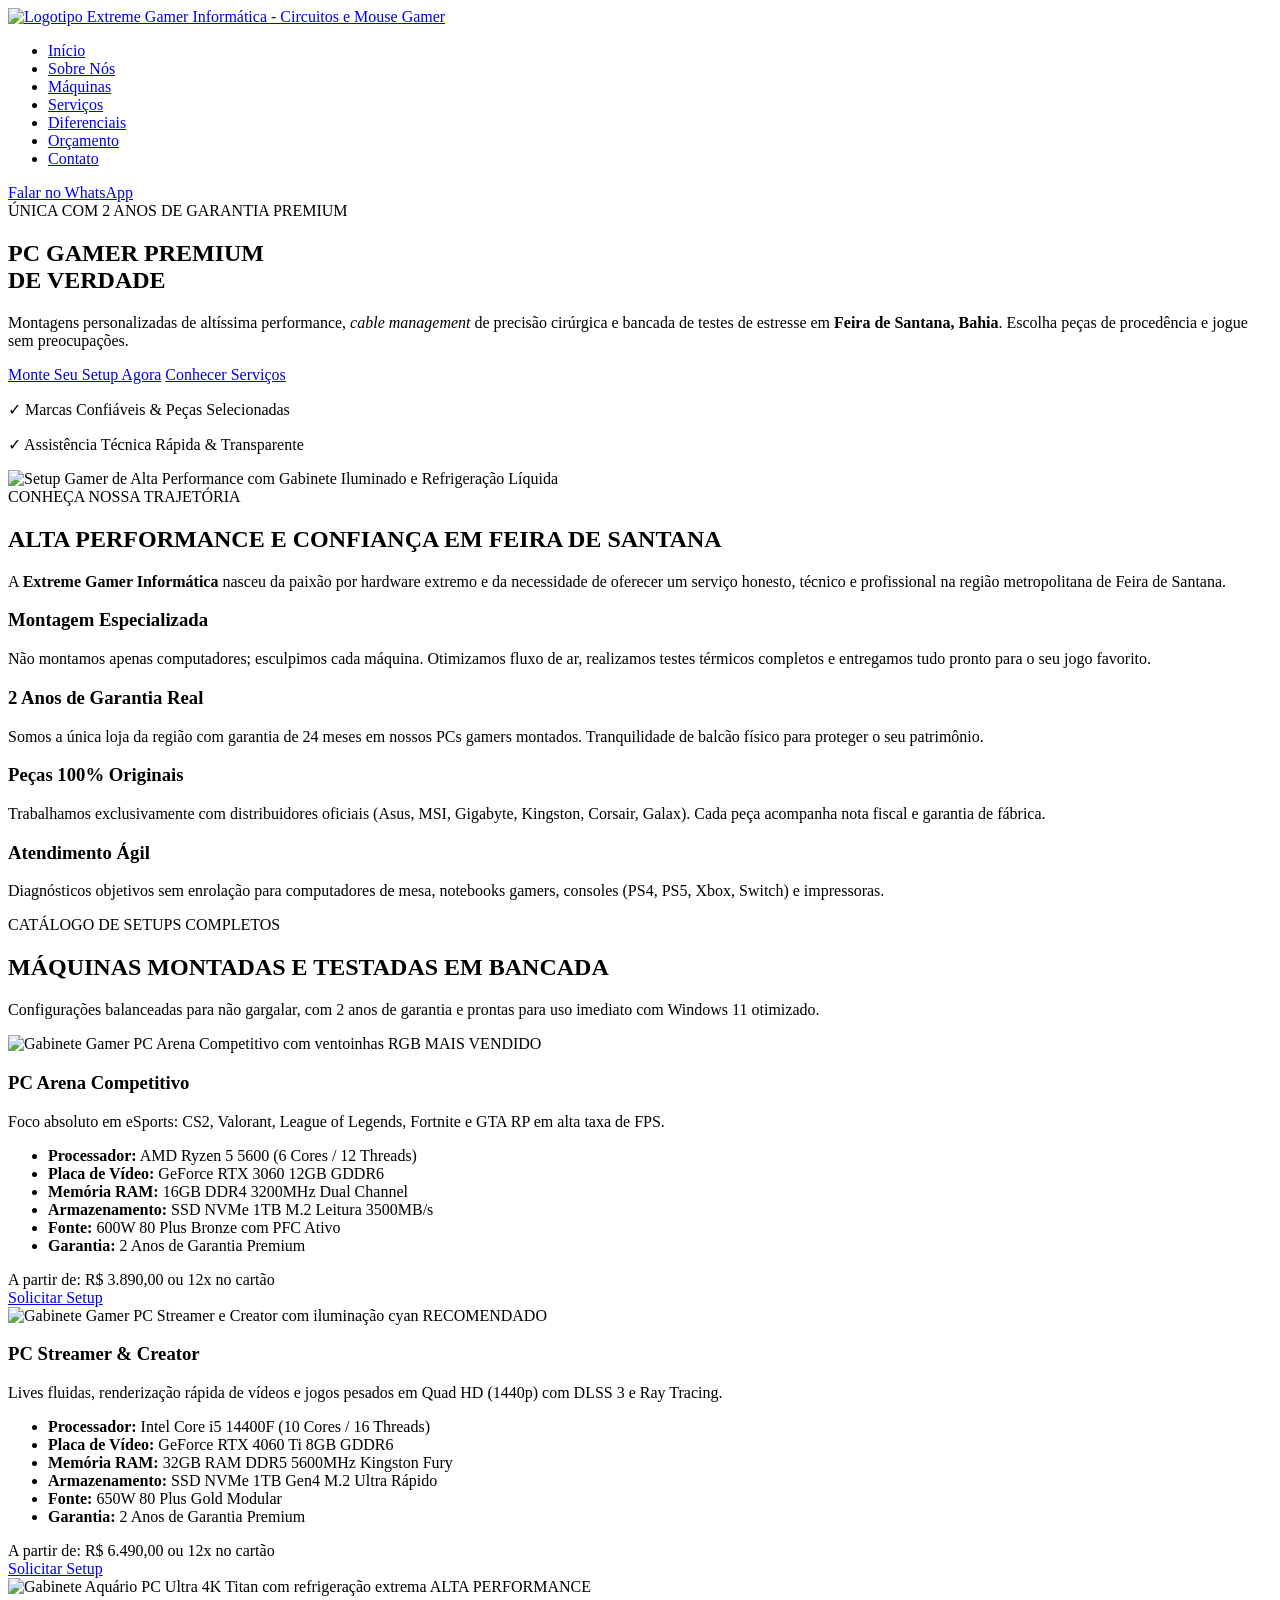
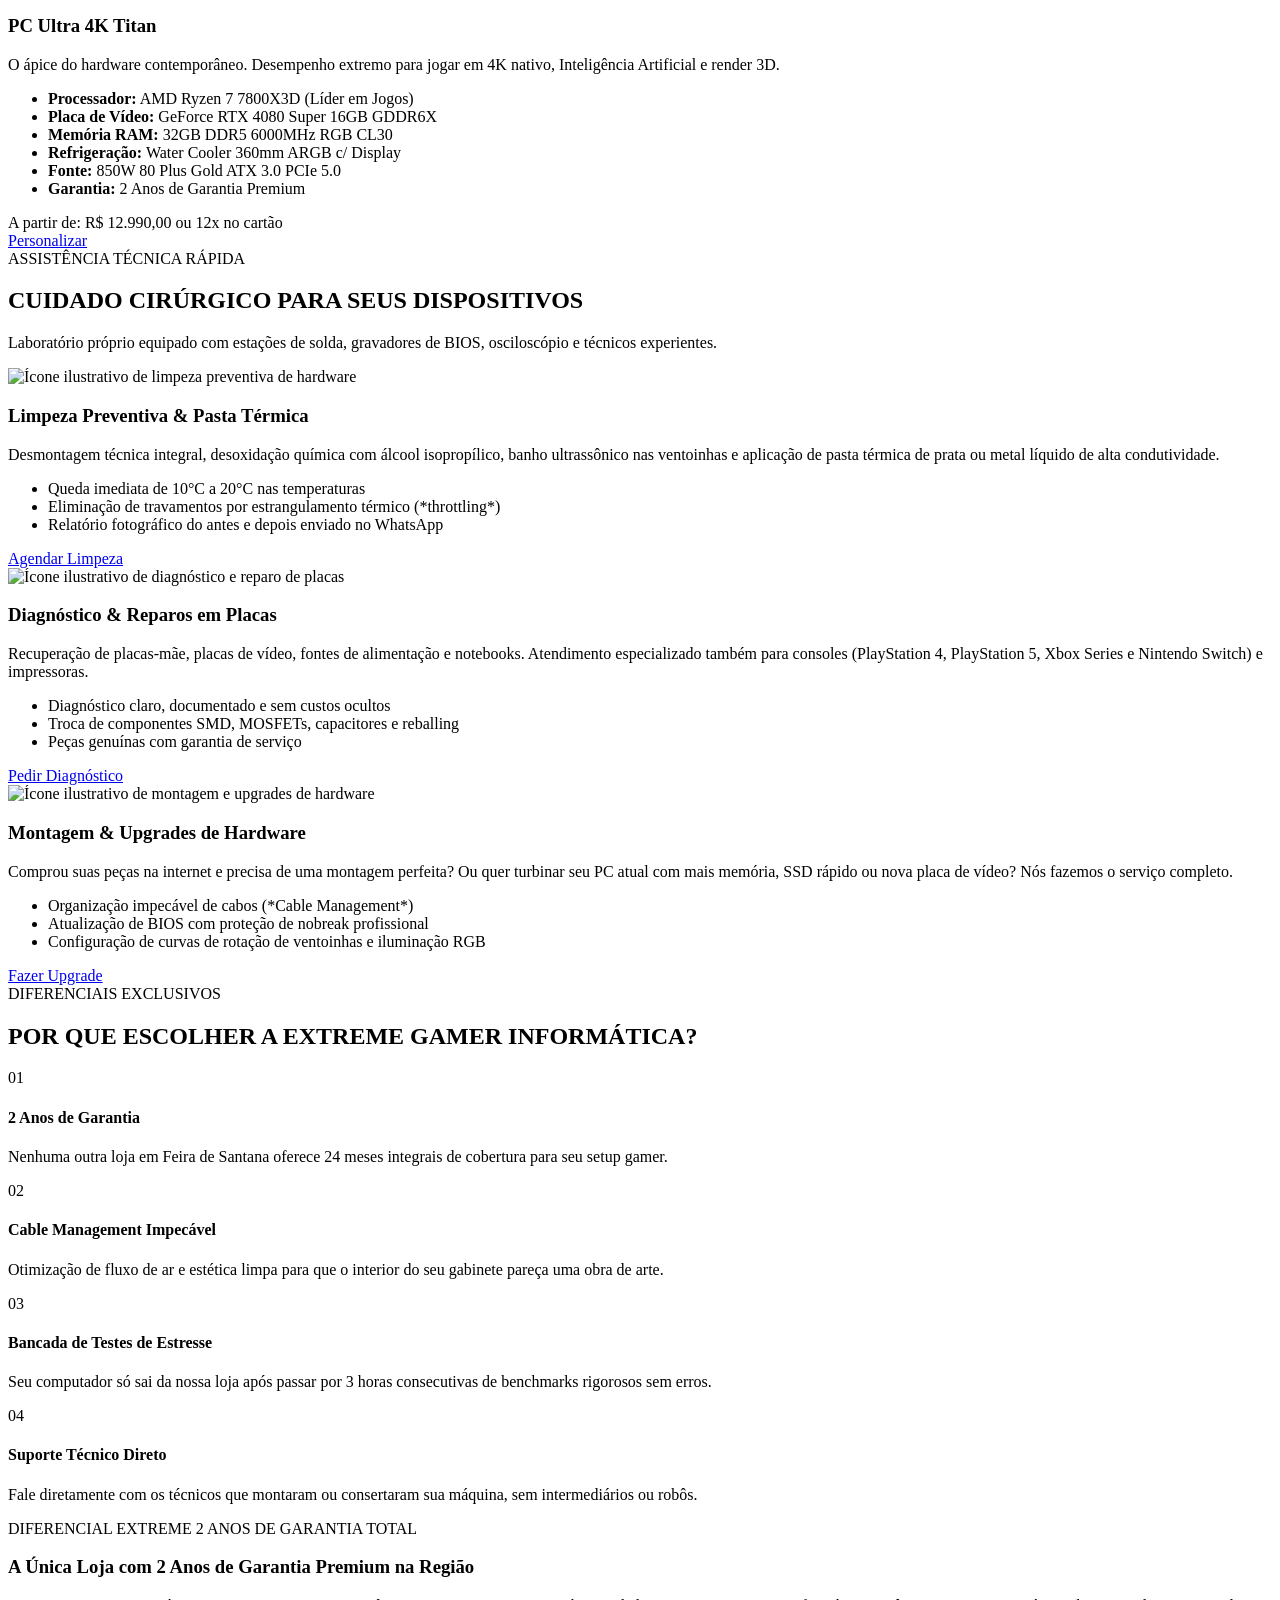
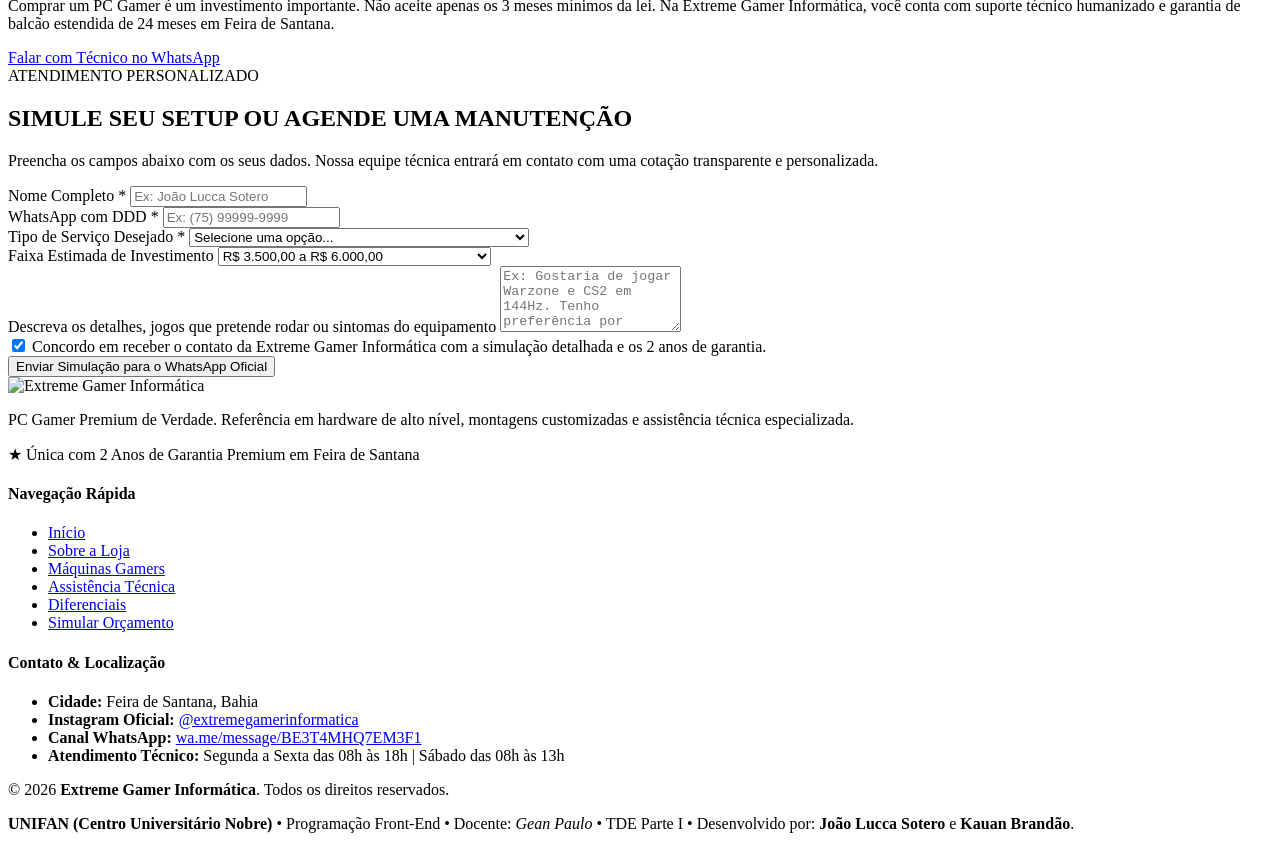
==== index.html @ 61b11b81 "feat: adiciona estrutura inicial html" ====
<!DOCTYPE html>
<html lang="pt-BR">
<head>
  <meta charset="UTF-8">
  <meta name="viewport" content="width=device-width, initial-scale=1.0">
  <meta name="description" content="Extreme Gamer Informática - PC Gamer Premium de Verdade com 2 Anos de Garantia e Assistência Técnica Especializada em Feira de Santana, Bahia.">
  <meta name="keywords" content="PC Gamer, Extreme Gamer, Informática, Assistência Técnica, Feira de Santana, Montagem de PC, Manutenção">
  <meta name="author" content="João Lucca Sotero e Kauan Brandão - UNIFAN">
  
  <title>Extreme Gamer Informática | PC Gamer Premium &amp; Assistência Técnica</title>

  <!-- Favicon -->
  <link rel="icon" type="image/svg+xml" href="img/logo.svg">

  <link rel="stylesheet" href="css/style.css">
</head>
<body>

  <!--1. HEADER E NAVEGAÇÃO PRINCIPAL -->
  <header id="topo" class="cabecalho-principal">
    <div class="container header-container">
      
      <!-- Logotipo  -->
      <a href="#inicio" class="logo-link" title="Voltar ao início da Extreme Gamer">
        <img src="img/logo.svg" alt="Logotipo Extreme Gamer Informática - Circuitos e Mouse Gamer" class="logo-img" width="220" height="58">
      </a>

      <!-- Menu de Navegação  -->
      <nav class="navegacao-menu" aria-label="Navegação principal do site">
        <ul class="menu-lista">
          <li class="menu-item"><a href="#inicio" class="menu-link ativo">Início</a></li>
          <li class="menu-item"><a href="#sobre" class="menu-link">Sobre Nós</a></li>
          <li class="menu-item"><a href="#produtos" class="menu-link">Máquinas</a></li>
          <li class="menu-item"><a href="#servicos" class="menu-link">Serviços</a></li>
          <li class="menu-item"><a href="#diferenciais" class="menu-link">Diferenciais</a></li>
          <li class="menu-item"><a href="#orcamento" class="menu-link">Orçamento</a></li>
          <li class="menu-item"><a href="#contato" class="menu-link">Contato</a></li>
        </ul>
      </nav>

      <!-- Botão de Ação Direta no Cabeçalho (WhatsApp) -->
      <div class="header-cta">
        <a href="https://wa.me/message/BE3T4MHQ7EM3F1" target="_blank" rel="noopener noreferrer" class="btn btn-whatsapp-header">
          Falar no WhatsApp
        </a>
      </div>

    </div>
  </header>

  <!-- 2. CONTEÚDO PRINCIPAL DO SITE -->
  <main id="conteudo-principal">

    <!-- ======================================================
         SEÇÃO HERO / BOAS-VINDAS (Tag Semântica <section>)
         ====================================================== -->
    <section id="inicio" class="secao-hero" aria-label="Apresentação inicial e destaques">
      <div class="container hero-container">
        
        <!-- Bloco de Texto e Chamada de Ação -->
        <div class="hero-texto">
          <span class="badge-destaque">ÚNICA COM 2 ANOS DE GARANTIA PREMIUM</span>
          <h1 class="hero-titulo">
            PC GAMER PREMIUM <br>
            <span class="destaque-laranja">DE VERDADE</span>
          </h1>
          <p class="hero-descricao">
            Montagens personalizadas de altíssima performance, <em>cable management</em> de precisão cirúrgica e bancada de testes de estresse em <strong>Feira de Santana, Bahia</strong>. Escolha peças de procedência e jogue sem preocupações.
          </p>

          <div class="hero-botoes">
            <a href="#orcamento" class="btn btn-primario">Monte Seu Setup Agora</a>
            <a href="#servicos" class="btn btn-secundario">Conhecer Serviços</a>
          </div>

          <div class="hero-selos">
            <p class="selo-item">✓ Marcas Confiáveis &amp; Peças Selecionadas</p>
            <p class="selo-item">✓ Assistência Técnica Rápida &amp; Transparente</p>
          </div>
        </div>

        <!-- Bloco Visual / Setup Gamer em Destaque -->
        <div class="hero-imagem-wrapper">
          <img src="img/hero-setup.svg" alt="Setup Gamer de Alta Performance com Gabinete Iluminado e Refrigeração Líquida" class="hero-imagem" width="560" height="460">
        </div>

      </div>
    </section>

    <!-- ======================================================
         SEÇÃO SOBRE A EMPRESA (Tag Semântica <section>)
         ====================================================== -->
    <section id="sobre" class="secao-sobre" aria-label="Sobre a Extreme Gamer Informática">
      <div class="container">
        
        <header class="secao-cabecalho">
          <span class="subtitulo-secao">CONHEÇA NOSSA TRAJETÓRIA</span>
          <h2 class="titulo-secao">ALTA PERFORMANCE E CONFIANÇA EM FEIRA DE SANTANA</h2>
          <p class="descricao-secao">
            A <strong>Extreme Gamer Informática</strong> nasceu da paixão por hardware extremo e da necessidade de oferecer um serviço honesto, técnico e profissional na região metropolitana de Feira de Santana.
          </p>
        </header>

        <!-- Grade de Pilares da Marca -->
        <div class="sobre-grid">
          
          <div class="sobre-card">
            <h3 class="sobre-card-titulo">Montagem Especializada</h3>
            <p>
              Não montamos apenas computadores; esculpimos cada máquina. Otimizamos fluxo de ar, realizamos testes térmicos completos e entregamos tudo pronto para o seu jogo favorito.
            </p>
          </div>

          <div class="sobre-card destaque-garantia">
            <h3 class="sobre-card-titulo">2 Anos de Garantia Real</h3>
            <p>
              Somos a única loja da região com garantia de 24 meses em nossos PCs gamers montados. Tranquilidade de balcão físico para proteger o seu patrimônio.
            </p>
          </div>

          <div class="sobre-card">
            <h3 class="sobre-card-titulo">Peças 100% Originais</h3>
            <p>
              Trabalhamos exclusivamente com distribuidores oficiais (Asus, MSI, Gigabyte, Kingston, Corsair, Galax). Cada peça acompanha nota fiscal e garantia de fábrica.
            </p>
          </div>

          <div class="sobre-card">
            <h3 class="sobre-card-titulo">Atendimento Ágil</h3>
            <p>
              Diagnósticos objetivos sem enrolação para computadores de mesa, notebooks gamers, consoles (PS4, PS5, Xbox, Switch) e impressoras.
            </p>
          </div>

        </div>

      </div>
    </section>

    <!-- ======================================================
         SEÇÃO PRODUTOS / MÁQUINAS 
         ====================================================== -->
    <section id="produtos" class="secao-produtos" aria-label="Nossos Computadores Gamers">
      <div class="container">
        
        <header class="secao-cabecalho">
          <span class="subtitulo-secao">CATÁLOGO DE SETUPS COMPLETOS</span>
          <h2 class="titulo-secao">MÁQUINAS MONTADAS E TESTADAS EM BANCADA</h2>
          <p class="descricao-secao">
            Configurações balanceadas para não gargalar, com 2 anos de garantia e prontas para uso imediato com Windows 11 otimizado.
          </p>
        </header>

        <div class="cards-grid">
          
          <!-- Artigo Independente 1: PC Arena  -->
          <article class="produto-card" id="pc-arena">
            <div class="produto-imagem-box">
              <img src="img/pc-arena.svg" alt="Gabinete Gamer PC Arena Competitivo com ventoinhas RGB" width="380" height="220" loading="lazy">
              <span class="badge-card">MAIS VENDIDO</span>
            </div>
            <div class="produto-conteudo">
              <h3 class="produto-nome">PC Arena Competitivo</h3>
              <p class="produto-foco">Foco absoluto em eSports: CS2, Valorant, League of Legends, Fortnite e GTA RP em alta taxa de FPS.</p>
              
              <ul class="produto-specs">
                <li><strong>Processador:</strong> AMD Ryzen 5 5600 (6 Cores / 12 Threads)</li>
                <li><strong>Placa de Vídeo:</strong> GeForce RTX 3060 12GB GDDR6</li>
                <li><strong>Memória RAM:</strong> 16GB DDR4 3200MHz Dual Channel</li>
                <li><strong>Armazenamento:</strong> SSD NVMe 1TB M.2 Leitura 3500MB/s</li>
                <li><strong>Fonte:</strong> 600W 80 Plus Bronze com PFC Ativo</li>
                <li><strong>Garantia:</strong> 2 Anos de Garantia Premium</li>
              </ul>

              <div class="produto-rodape">
                <div class="preco-box">
                  <span class="preco-rotulo">A partir de:</span>
                  <span class="preco-valor">R$ 3.890,00</span>
                  <span class="preco-parcelado">ou 12x no cartão</span>
                </div>
                <a href="#orcamento" class="btn btn-card">Solicitar Setup</a>
              </div>
            </div>
          </article>

          <!-- Artigo Independente 2: PC Streamer  -->
          <article class="produto-card destaque-borda" id="pc-streamer">
            <div class="produto-imagem-box">
              <img src="img/pc-streamer.svg" alt="Gabinete Gamer PC Streamer e Creator com iluminação cyan" width="380" height="220" loading="lazy">
              <span class="badge-card badge-ouro">RECOMENDADO</span>
            </div>
            <div class="produto-conteudo">
              <h3 class="produto-nome">PC Streamer &amp; Creator</h3>
              <p class="produto-foco">Lives fluidas, renderização rápida de vídeos e jogos pesados em Quad HD (1440p) com DLSS 3 e Ray Tracing.</p>
              
              <ul class="produto-specs">
                <li><strong>Processador:</strong> Intel Core i5 14400F (10 Cores / 16 Threads)</li>
                <li><strong>Placa de Vídeo:</strong> GeForce RTX 4060 Ti 8GB GDDR6</li>
                <li><strong>Memória RAM:</strong> 32GB RAM DDR5 5600MHz Kingston Fury</li>
                <li><strong>Armazenamento:</strong> SSD NVMe 1TB Gen4 M.2 Ultra Rápido</li>
                <li><strong>Fonte:</strong> 650W 80 Plus Gold Modular</li>
                <li><strong>Garantia:</strong> 2 Anos de Garantia Premium</li>
              </ul>

              <div class="produto-rodape">
                <div class="preco-box">
                  <span class="preco-rotulo">A partir de:</span>
                  <span class="preco-valor">R$ 6.490,00</span>
                  <span class="preco-parcelado">ou 12x no cartão</span>
                </div>
                <a href="#orcamento" class="btn btn-card btn-destaque">Solicitar Setup</a>
              </div>
            </div>
          </article>

          <!-- Artigo Independente 3: PC Titan  -->
          <article class="produto-card" id="pc-titan">
            <div class="produto-imagem-box">
              <img src="img/pc-titan.svg" alt="Gabinete Aquário PC Ultra 4K Titan com refrigeração extrema" width="380" height="220" loading="lazy">
              <span class="badge-card">ALTA PERFORMANCE</span>
            </div>
            <div class="produto-conteudo">
              <h3 class="produto-nome">PC Ultra 4K Titan</h3>
              <p class="produto-foco">O ápice do hardware contemporâneo. Desempenho extremo para jogar em 4K nativo, Inteligência Artificial e render 3D.</p>
              
              <ul class="produto-specs">
                <li><strong>Processador:</strong> AMD Ryzen 7 7800X3D (Líder em Jogos)</li>
                <li><strong>Placa de Vídeo:</strong> GeForce RTX 4080 Super 16GB GDDR6X</li>
                <li><strong>Memória RAM:</strong> 32GB DDR5 6000MHz RGB CL30</li>
                <li><strong>Refrigeração:</strong> Water Cooler 360mm ARGB c/ Display</li>
                <li><strong>Fonte:</strong> 850W 80 Plus Gold ATX 3.0 PCIe 5.0</li>
                <li><strong>Garantia:</strong> 2 Anos de Garantia Premium</li>
              </ul>

              <div class="produto-rodape">
                <div class="preco-box">
                  <span class="preco-rotulo">A partir de:</span>
                  <span class="preco-valor">R$ 12.990,00</span>
                  <span class="preco-parcelado">ou 12x no cartão</span>
                </div>
                <a href="#orcamento" class="btn btn-card">Personalizar</a>
              </div>
            </div>
          </article>

        </div>

      </div>
    </section>

    <!-- SEÇÃO SERVIÇOS TÉCNICOS -->
    <section id="servicos" class="secao-servicos" aria-label="Serviços Técnicos e Assistência Especializada">
      <div class="container">
        
        <header class="secao-cabecalho">
          <span class="subtitulo-secao">ASSISTÊNCIA TÉCNICA RÁPIDA</span>
          <h2 class="titulo-secao">CUIDADO CIRÚRGICO PARA SEUS DISPOSITIVOS</h2>
          <p class="descricao-secao">
            Laboratório próprio equipado com estações de solda, gravadores de BIOS, osciloscópio e técnicos experientes.
          </p>
        </header>

        <div class="servicos-grid">
          
          <!-- Serviço 1  -->
          <article class="servico-card">
            <div class="servico-img-box">
              <img src="img/serv-limpeza.svg" alt="Ícone ilustrativo de limpeza preventiva de hardware" width="340" height="170" loading="lazy">
            </div>
            <div class="servico-detalhes">
              <h3 class="servico-titulo">Limpeza Preventiva &amp; Pasta Térmica</h3>
              <p>
                Desmontagem técnica integral, desoxidação química com álcool isopropílico, banho ultrassônico nas ventoinhas e aplicação de pasta térmica de prata ou metal líquido de alta condutividade.
              </p>
              <ul class="servico-lista-beneficios">
                <li>Queda imediata de 10°C a 20°C nas temperaturas</li>
                <li>Eliminação de travamentos por estrangulamento térmico (*throttling*)</li>
                <li>Relatório fotográfico do antes e depois enviado no WhatsApp</li>
              </ul>
              <a href="#orcamento" class="btn btn-servico">Agendar Limpeza</a>
            </div>
          </article>

          <!-- Serviço 2  -->
          <article class="servico-card">
            <div class="servico-img-box">
              <img src="img/serv-diagnostico.svg" alt="Ícone ilustrativo de diagnóstico e reparo de placas" width="340" height="170" loading="lazy">
            </div>
            <div class="servico-detalhes">
              <h3 class="servico-titulo">Diagnóstico &amp; Reparos em Placas</h3>
              <p>
                Recuperação de placas-mãe, placas de vídeo, fontes de alimentação e notebooks. Atendimento especializado também para consoles (PlayStation 4, PlayStation 5, Xbox Series e Nintendo Switch) e impressoras.
              </p>
              <ul class="servico-lista-beneficios">
                <li>Diagnóstico claro, documentado e sem custos ocultos</li>
                <li>Troca de componentes SMD, MOSFETs, capacitores e reballing</li>
                <li>Peças genuínas com garantia de serviço</li>
              </ul>
              <a href="#orcamento" class="btn btn-servico">Pedir Diagnóstico</a>
            </div>
          </article>

          <!-- Serviço 3  -->
          <article class="servico-card">
            <div class="servico-img-box">
              <img src="img/serv-upgrade.svg" alt="Ícone ilustrativo de montagem e upgrades de hardware" width="340" height="170" loading="lazy">
            </div>
            <div class="servico-detalhes">
              <h3 class="servico-titulo">Montagem &amp; Upgrades de Hardware</h3>
              <p>
                Comprou suas peças na internet e precisa de uma montagem perfeita? Ou quer turbinar seu PC atual com mais memória, SSD rápido ou nova placa de vídeo? Nós fazemos o serviço completo.
              </p>
              <ul class="servico-lista-beneficios">
                <li>Organização impecável de cabos (*Cable Management*)</li>
                <li>Atualização de BIOS com proteção de nobreak profissional</li>
                <li>Configuração de curvas de rotação de ventoinhas e iluminação RGB</li>
              </ul>
              <a href="#orcamento" class="btn btn-servico">Fazer Upgrade</a>
            </div>
          </article>

        </div>

      </div>
    </section>

    <!--SEÇÃO DE DIFERENCIAIS DA LOJA -->
    <section id="diferenciais" class="secao-diferenciais" aria-label="Por que escolher a Extreme Gamer">
      <div class="container">
        
        <header class="secao-cabecalho">
          <span class="subtitulo-secao">DIFERENCIAIS EXCLUSIVOS</span>
          <h2 class="titulo-secao">POR QUE ESCOLHER A EXTREME GAMER INFORMÁTICA?</h2>
        </header>

        <div class="diferenciais-tabela-box">
          <div class="diferencial-item">
            <span class="diferencial-numero">01</span>
            <h4>2 Anos de Garantia</h4>
            <p>Nenhuma outra loja em Feira de Santana oferece 24 meses integrais de cobertura para seu setup gamer.</p>
          </div>

          <div class="diferencial-item">
            <span class="diferencial-numero">02</span>
            <h4>Cable Management Impecável</h4>
            <p>Otimização de fluxo de ar e estética limpa para que o interior do seu gabinete pareça uma obra de arte.</p>
          </div>

          <div class="diferencial-item">
            <span class="diferencial-numero">03</span>
            <h4>Bancada de Testes de Estresse</h4>
            <p>Seu computador só sai da nossa loja após passar por 3 horas consecutivas de benchmarks rigorosos sem erros.</p>
          </div>

          <div class="diferencial-item">
            <span class="diferencial-numero">04</span>
            <h4>Suporte Técnico Direto</h4>
            <p>Fale diretamente com os técnicos que montaram ou consertaram sua máquina, sem intermediários ou robôs.</p>
          </div>
        </div>

      </div>
    </section>

    <!-- BLOCO ASIDE: DESTAQUE COMPLEMENTAR -->
    <aside id="garantia-destaque" class="aside-garantia" aria-label="Destaque de Garantia e Atendimento Imediato">
      <div class="container aside-conteudo">
        
        <div class="aside-badge-box">
          <span class="aside-selo-texto">DIFERENCIAL EXTREME</span>
          <span class="aside-destaque-anos">2 ANOS</span>
          <span class="aside-selo-legenda">DE GARANTIA TOTAL</span>
        </div>

        <div class="aside-texto-box">
          <h3 class="aside-titulo">A Única Loja com 2 Anos de Garantia Premium na Região</h3>
          <p class="aside-paragrafo">
            Comprar um PC Gamer é um investimento importante. Não aceite apenas os 3 meses mínimos da lei. Na Extreme Gamer Informática, você conta com suporte técnico humanizado e garantia de balcão estendida de 24 meses em Feira de Santana.
          </p>
        </div>

        <div class="aside-acao">
          <a href="https://wa.me/message/BE3T4MHQ7EM3F1" target="_blank" rel="noopener noreferrer" class="btn btn-aside">
            Falar com Técnico no WhatsApp
          </a>
        </div>

      </div>
    </aside>

    <!-- 
         SEÇÃO FORMULÁRIO DE ORÇAMENTO-->
    <section id="orcamento" class="secao-orcamento" aria-label="Simulador de Orçamento e Agendamento">
      <div class="container">
        
        <header class="secao-cabecalho">
          <span class="subtitulo-secao">ATENDIMENTO PERSONALIZADO</span>
          <h2 class="titulo-secao">SIMULE SEU SETUP OU AGENDE UMA MANUTENÇÃO</h2>
          <p class="descricao-secao">
            Preencha os campos abaixo com os seus dados. Nossa equipe técnica entrará em contato com uma cotação transparente e personalizada.
          </p>
        </header>

        <!-- Formulário Funcional Semântico -->
        <div class="formulario-wrapper">
          <form id="form-orcamento" class="form-estilizado" action="https://wa.me/message/BE3T4MHQ7EM3F1" method="GET" target="_blank">
            
            <div class="form-grid">
              
              <!-- Campo: Nome Completo -->
              <div class="form-grupo">
                <label for="campo-nome" class="form-label">Nome Completo *</label>
                <input type="text" id="campo-nome" name="nome" class="form-input" placeholder="Ex: João Lucca Sotero" required autocomplete="name">
              </div>

              <!-- Campo: WhatsApp / Telefone -->
              <div class="form-grupo">
                <label for="campo-whatsapp" class="form-label">WhatsApp com DDD *</label>
                <input type="tel" id="campo-whatsapp" name="whatsapp" class="form-input" placeholder="Ex: (75) 99999-9999" required autocomplete="tel">
              </div>

              <!-- Campo: Tipo de Atendimento / Serviço  -->
              <div class="form-grupo">
                <label for="campo-servico" class="form-label">Tipo de Serviço Desejado *</label>
                <select id="campo-servico" name="servico" class="form-select" required>
                  <option value="" disabled selected>Selecione uma opção...</option>
                  <option value="pc-completo">Montagem de PC Gamer Completo (2 Anos Garantia)</option>
                  <option value="limpeza">Limpeza Preventiva &amp; Troca de Pasta Térmica</option>
                  <option value="diagnostico">Diagnóstico &amp; Conserto (PC, Notebook ou Console)</option>
                  <option value="upgrade">Upgrade de Componentes (GPU, RAM, SSD, Fonte)</option>
                  <option value="outro">Outro serviço / Dúvida técnica</option>
                </select>
              </div>

              <!-- Campo: Faixa de Orçamento Estimada -->
              <div class="form-grupo">
                <label for="campo-orcamento" class="form-label">Faixa Estimada de Investimento</label>
                <select id="campo-orcamento" name="faixa_valor" class="form-select">
                  <option value="ate-3500">Até R$ 3.500,00</option>
                  <option value="3500-6000" selected>R$ 3.500,00 a R$ 6.000,00</option>
                  <option value="6000-10000">R$ 6.000,00 a R$ 10.000,00</option>
                  <option value="acima-10000">Acima de R$ 10.000,00 (Linha Entusiasta)</option>
                  <option value="apenas-manutencao">Apenas valor da manutenção técnica</option>
                </select>
              </div>

            </div>

            <!-- Campo: Detalhes do Pedido ou Sintomas do Aparelho -->
            <div class="form-grupo full-width">
              <label for="campo-mensagem" class="form-label">Descreva os detalhes, jogos que pretende rodar ou sintomas do equipamento</label>
              <textarea id="campo-mensagem" name="mensagem" class="form-textarea" rows="4" placeholder="Ex: Gostaria de jogar Warzone e CS2 em 144Hz. Tenho preferência por gabinete aquário com iluminação branca..."></textarea>
            </div>

            <!-- Termos e Checkbox de Consentimento -->
            <div class="form-grupo-checkbox full-width">
              <label class="checkbox-label" for="campo-concordo">
                <input type="checkbox" id="campo-concordo" name="concordo" required checked>
                <span>Concordo em receber o contato da Extreme Gamer Informática com a simulação detalhada e os 2 anos de garantia.</span>
              </label>
            </div>

            <!-- Botão de Envio do Formulário -->
            <div class="form-botao-wrapper full-width">
              <button type="submit" class="btn btn-submit">
                Enviar Simulação para o WhatsApp Oficial
              </button>
            </div>

          </form>
        </div>

      </div>
    </section>

  </main>

  <!-- 3. RODAPÉ INSTITUCIONAL  -->
  <footer id="contato" class="rodape-principal">
    <div class="container">
      
      <div class="rodape-grid">
        
        <!-- Coluna 1: Dados Institucionais da Loja -->
        <div class="rodape-coluna">
          <img src="img/logo.svg" alt="Extreme Gamer Informática" class="rodape-logo" width="200" height="52">
          <p class="rodape-slogan">
            PC Gamer Premium de Verdade. Referência em hardware de alto nível, montagens customizadas e assistência técnica especializada.
          </p>
          <p class="rodape-garantia-badge">
            ★ Única com 2 Anos de Garantia Premium em Feira de Santana
          </p>
        </div>

        <!-- Coluna 2: Links Rápidos de Navegação -->
        <div class="rodape-coluna">
          <h4 class="rodape-titulo">Navegação Rápida</h4>
          <ul class="rodape-links">
            <li><a href="#inicio">Início</a></li>
            <li><a href="#sobre">Sobre a Loja</a></li>
            <li><a href="#produtos">Máquinas Gamers</a></li>
            <li><a href="#servicos">Assistência Técnica</a></li>
            <li><a href="#diferenciais">Diferenciais</a></li>
            <li><a href="#orcamento">Simular Orçamento</a></li>
          </ul>
        </div>

        <!-- Coluna 3: Informações de Contato e Redes Oficiais -->
        <div class="rodape-coluna">
          <h4 class="rodape-titulo">Contato &amp; Localização</h4>
          <ul class="rodape-contatos">
            <li><strong>Cidade:</strong> Feira de Santana, Bahia</li>
            <li><strong>Instagram Oficial:</strong> <a href="https://www.instagram.com/extremegamerinformatica/" target="_blank" rel="noopener noreferrer">@extremegamerinformatica</a></li>
            <li><strong>Canal WhatsApp:</strong> <a href="https://wa.me/message/BE3T4MHQ7EM3F1" target="_blank" rel="noopener noreferrer">wa.me/message/BE3T4MHQ7EM3F1</a></li>
            <li><strong>Atendimento Técnico:</strong> Segunda a Sexta das 08h às 18h | Sábado das 08h às 13h</li>
          </ul>
        </div>

      </div>

      <!-- Linha Divisória e Créditos Acadêmicos Obrigatórios -->
      <div class="rodape-creditos">
        <p class="direitos">
          &copy; 2026 <strong>Extreme Gamer Informática</strong>. Todos os direitos reservados.
        </p>
        <p class="projeto-academico">
          <strong>UNIFAN (Centro Universitário Nobre)</strong> • Programação Front-End • Docente: <em>Gean Paulo</em> • TDE Parte I • Desenvolvido por: <strong>João Lucca Sotero</strong> e <strong>Kauan Brandão</strong>.
        </p>
      </div>

    </div>
  </footer>

</body>
</html>
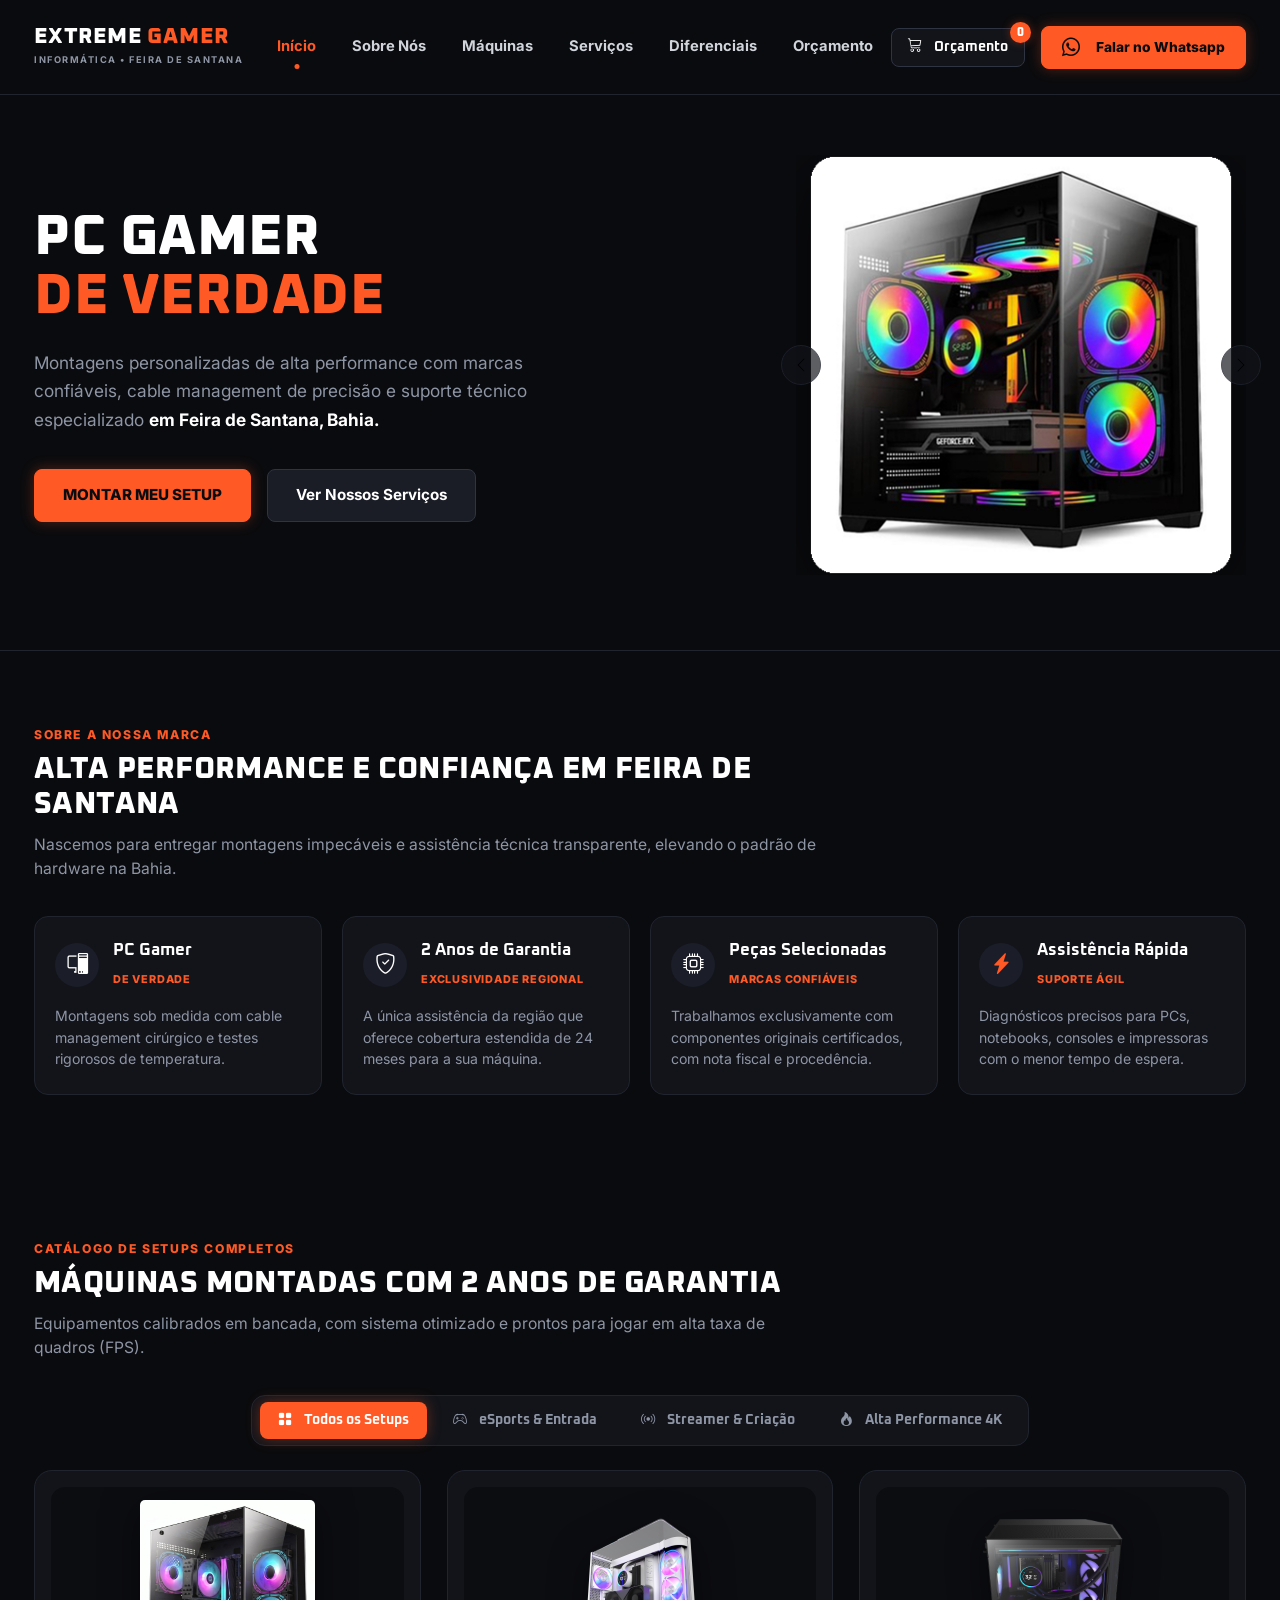
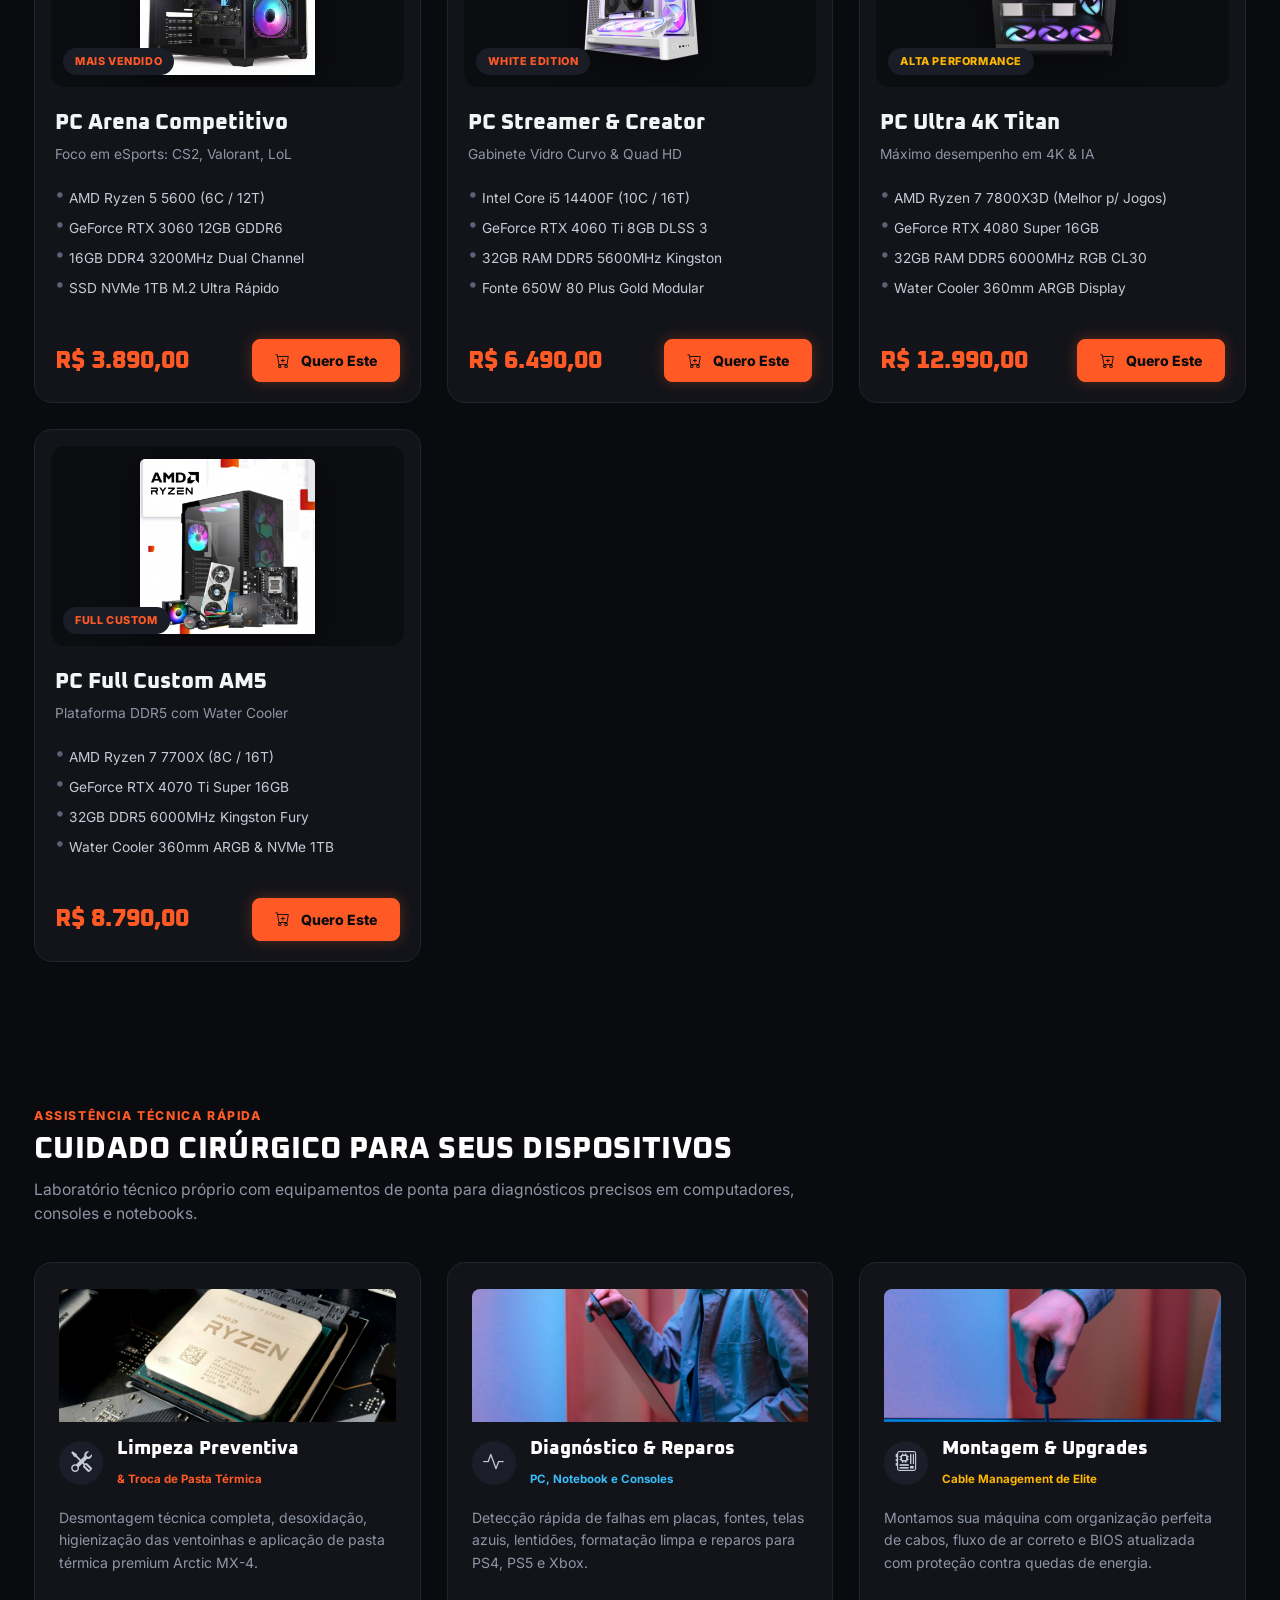
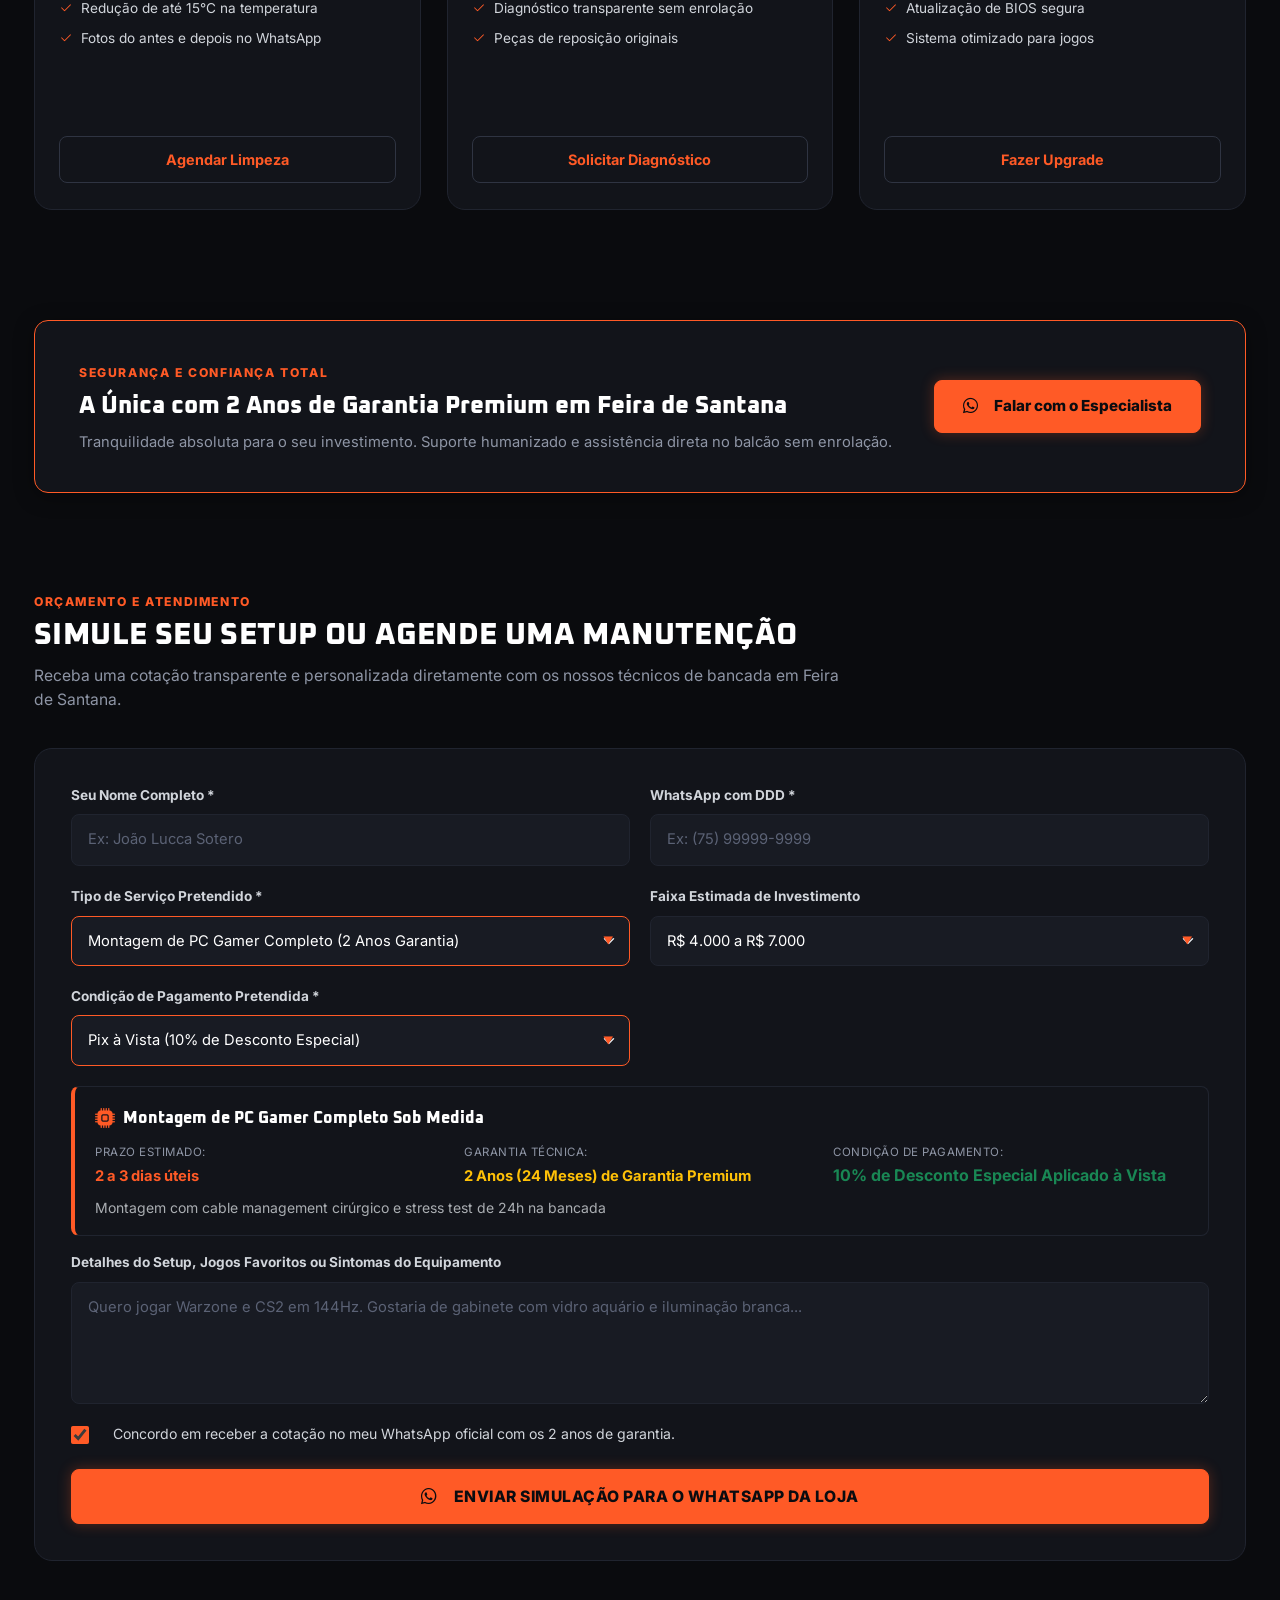
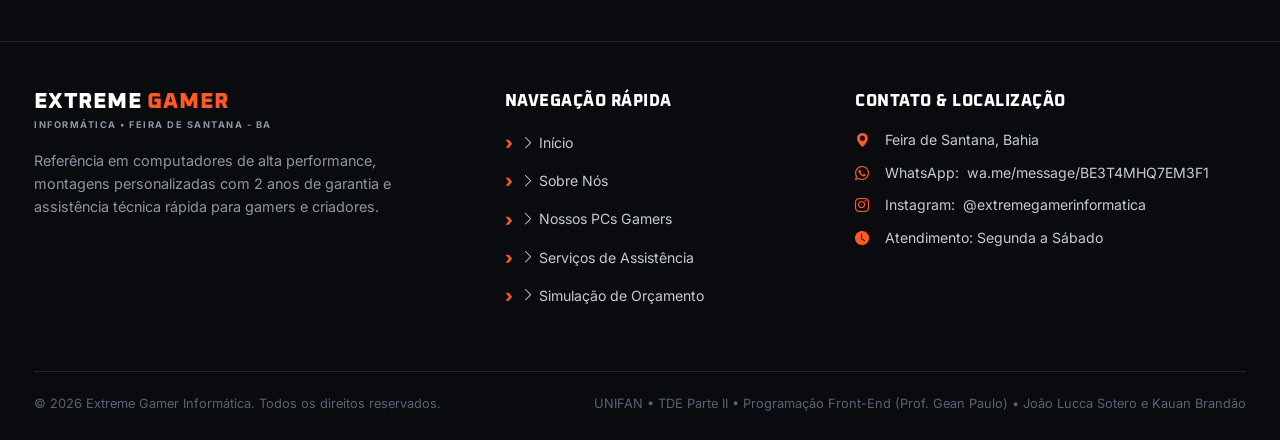
==== commit da1afa6f: "feat: implementacao completa tde parte ii com javascript interativo e localstorage" ====
--- a/index.html
+++ b/index.html
@@ -2,534 +2,15 @@
 <html lang="pt-BR">
 <head>
   <meta charset="UTF-8">
-  <meta name="viewport" content="width=device-width, initial-scale=1.0">
-  <meta name="description" content="Extreme Gamer Informática - PC Gamer Premium de Verdade com 2 Anos de Garantia e Assistência Técnica Especializada em Feira de Santana, Bahia.">
-  <meta name="keywords" content="PC Gamer, Extreme Gamer, Informática, Assistência Técnica, Feira de Santana, Montagem de PC, Manutenção">
-  <meta name="author" content="João Lucca Sotero e Kauan Brandão - UNIFAN">
-  
-  <title>Extreme Gamer Informática | PC Gamer Premium &amp; Assistência Técnica</title>
-
-  <!-- Favicon -->
-  <link rel="icon" type="image/svg+xml" href="img/logo.svg">
-
-  <link rel="stylesheet" href="css/style.css">
+  <meta http-equiv="refresh" content="0; url=frontend/index.html">
+  <title>Extreme Gamer Informática | UNIFAN</title>
+  <script>
+    window.location.replace("frontend/index.html");
+  </script>
 </head>
-<body>
-
-  <!--1. HEADER E NAVEGAÇÃO PRINCIPAL -->
-  <header id="topo" class="cabecalho-principal">
-    <div class="container header-container">
-      
-      <!-- Logotipo  -->
-      <a href="#inicio" class="logo-link" title="Voltar ao início da Extreme Gamer">
-        <img src="img/logo.svg" alt="Logotipo Extreme Gamer Informática - Circuitos e Mouse Gamer" class="logo-img" width="220" height="58">
-      </a>
-
-      <!-- Menu de Navegação  -->
-      <nav class="navegacao-menu" aria-label="Navegação principal do site">
-        <ul class="menu-lista">
-          <li class="menu-item"><a href="#inicio" class="menu-link ativo">Início</a></li>
-          <li class="menu-item"><a href="#sobre" class="menu-link">Sobre Nós</a></li>
-          <li class="menu-item"><a href="#produtos" class="menu-link">Máquinas</a></li>
-          <li class="menu-item"><a href="#servicos" class="menu-link">Serviços</a></li>
-          <li class="menu-item"><a href="#diferenciais" class="menu-link">Diferenciais</a></li>
-          <li class="menu-item"><a href="#orcamento" class="menu-link">Orçamento</a></li>
-          <li class="menu-item"><a href="#contato" class="menu-link">Contato</a></li>
-        </ul>
-      </nav>
-
-      <!-- Botão de Ação Direta no Cabeçalho (WhatsApp) -->
-      <div class="header-cta">
-        <a href="https://wa.me/message/BE3T4MHQ7EM3F1" target="_blank" rel="noopener noreferrer" class="btn btn-whatsapp-header">
-          Falar no WhatsApp
-        </a>
-      </div>
-
-    </div>
-  </header>
-
-  <!-- 2. CONTEÚDO PRINCIPAL DO SITE -->
-  <main id="conteudo-principal">
-
-    <!-- ======================================================
-         SEÇÃO HERO / BOAS-VINDAS (Tag Semântica <section>)
-         ====================================================== -->
-    <section id="inicio" class="secao-hero" aria-label="Apresentação inicial e destaques">
-      <div class="container hero-container">
-        
-        <!-- Bloco de Texto e Chamada de Ação -->
-        <div class="hero-texto">
-          <span class="badge-destaque">ÚNICA COM 2 ANOS DE GARANTIA PREMIUM</span>
-          <h1 class="hero-titulo">
-            PC GAMER PREMIUM <br>
-            <span class="destaque-laranja">DE VERDADE</span>
-          </h1>
-          <p class="hero-descricao">
-            Montagens personalizadas de altíssima performance, <em>cable management</em> de precisão cirúrgica e bancada de testes de estresse em <strong>Feira de Santana, Bahia</strong>. Escolha peças de procedência e jogue sem preocupações.
-          </p>
-
-          <div class="hero-botoes">
-            <a href="#orcamento" class="btn btn-primario">Monte Seu Setup Agora</a>
-            <a href="#servicos" class="btn btn-secundario">Conhecer Serviços</a>
-          </div>
-
-          <div class="hero-selos">
-            <p class="selo-item">✓ Marcas Confiáveis &amp; Peças Selecionadas</p>
-            <p class="selo-item">✓ Assistência Técnica Rápida &amp; Transparente</p>
-          </div>
-        </div>
-
-        <!-- Bloco Visual / Setup Gamer em Destaque -->
-        <div class="hero-imagem-wrapper">
-          <img src="img/hero-setup.svg" alt="Setup Gamer de Alta Performance com Gabinete Iluminado e Refrigeração Líquida" class="hero-imagem" width="560" height="460">
-        </div>
-
-      </div>
-    </section>
-
-    <!-- ======================================================
-         SEÇÃO SOBRE A EMPRESA (Tag Semântica <section>)
-         ====================================================== -->
-    <section id="sobre" class="secao-sobre" aria-label="Sobre a Extreme Gamer Informática">
-      <div class="container">
-        
-        <header class="secao-cabecalho">
-          <span class="subtitulo-secao">CONHEÇA NOSSA TRAJETÓRIA</span>
-          <h2 class="titulo-secao">ALTA PERFORMANCE E CONFIANÇA EM FEIRA DE SANTANA</h2>
-          <p class="descricao-secao">
-            A <strong>Extreme Gamer Informática</strong> nasceu da paixão por hardware extremo e da necessidade de oferecer um serviço honesto, técnico e profissional na região metropolitana de Feira de Santana.
-          </p>
-        </header>
-
-        <!-- Grade de Pilares da Marca -->
-        <div class="sobre-grid">
-          
-          <div class="sobre-card">
-            <h3 class="sobre-card-titulo">Montagem Especializada</h3>
-            <p>
-              Não montamos apenas computadores; esculpimos cada máquina. Otimizamos fluxo de ar, realizamos testes térmicos completos e entregamos tudo pronto para o seu jogo favorito.
-            </p>
-          </div>
-
-          <div class="sobre-card destaque-garantia">
-            <h3 class="sobre-card-titulo">2 Anos de Garantia Real</h3>
-            <p>
-              Somos a única loja da região com garantia de 24 meses em nossos PCs gamers montados. Tranquilidade de balcão físico para proteger o seu patrimônio.
-            </p>
-          </div>
-
-          <div class="sobre-card">
-            <h3 class="sobre-card-titulo">Peças 100% Originais</h3>
-            <p>
-              Trabalhamos exclusivamente com distribuidores oficiais (Asus, MSI, Gigabyte, Kingston, Corsair, Galax). Cada peça acompanha nota fiscal e garantia de fábrica.
-            </p>
-          </div>
-
-          <div class="sobre-card">
-            <h3 class="sobre-card-titulo">Atendimento Ágil</h3>
-            <p>
-              Diagnósticos objetivos sem enrolação para computadores de mesa, notebooks gamers, consoles (PS4, PS5, Xbox, Switch) e impressoras.
-            </p>
-          </div>
-
-        </div>
-
-      </div>
-    </section>
-
-    <!-- ======================================================
-         SEÇÃO PRODUTOS / MÁQUINAS 
-         ====================================================== -->
-    <section id="produtos" class="secao-produtos" aria-label="Nossos Computadores Gamers">
-      <div class="container">
-        
-        <header class="secao-cabecalho">
-          <span class="subtitulo-secao">CATÁLOGO DE SETUPS COMPLETOS</span>
-          <h2 class="titulo-secao">MÁQUINAS MONTADAS E TESTADAS EM BANCADA</h2>
-          <p class="descricao-secao">
-            Configurações balanceadas para não gargalar, com 2 anos de garantia e prontas para uso imediato com Windows 11 otimizado.
-          </p>
-        </header>
-
-        <div class="cards-grid">
-          
-          <!-- Artigo Independente 1: PC Arena  -->
-          <article class="produto-card" id="pc-arena">
-            <div class="produto-imagem-box">
-              <img src="img/pc-arena.svg" alt="Gabinete Gamer PC Arena Competitivo com ventoinhas RGB" width="380" height="220" loading="lazy">
-              <span class="badge-card">MAIS VENDIDO</span>
-            </div>
-            <div class="produto-conteudo">
-              <h3 class="produto-nome">PC Arena Competitivo</h3>
-              <p class="produto-foco">Foco absoluto em eSports: CS2, Valorant, League of Legends, Fortnite e GTA RP em alta taxa de FPS.</p>
-              
-              <ul class="produto-specs">
-                <li><strong>Processador:</strong> AMD Ryzen 5 5600 (6 Cores / 12 Threads)</li>
-                <li><strong>Placa de Vídeo:</strong> GeForce RTX 3060 12GB GDDR6</li>
-                <li><strong>Memória RAM:</strong> 16GB DDR4 3200MHz Dual Channel</li>
-                <li><strong>Armazenamento:</strong> SSD NVMe 1TB M.2 Leitura 3500MB/s</li>
-                <li><strong>Fonte:</strong> 600W 80 Plus Bronze com PFC Ativo</li>
-                <li><strong>Garantia:</strong> 2 Anos de Garantia Premium</li>
-              </ul>
-
-              <div class="produto-rodape">
-                <div class="preco-box">
-                  <span class="preco-rotulo">A partir de:</span>
-                  <span class="preco-valor">R$ 3.890,00</span>
-                  <span class="preco-parcelado">ou 12x no cartão</span>
-                </div>
-                <a href="#orcamento" class="btn btn-card">Solicitar Setup</a>
-              </div>
-            </div>
-          </article>
-
-          <!-- Artigo Independente 2: PC Streamer  -->
-          <article class="produto-card destaque-borda" id="pc-streamer">
-            <div class="produto-imagem-box">
-              <img src="img/pc-streamer.svg" alt="Gabinete Gamer PC Streamer e Creator com iluminação cyan" width="380" height="220" loading="lazy">
-              <span class="badge-card badge-ouro">RECOMENDADO</span>
-            </div>
-            <div class="produto-conteudo">
-              <h3 class="produto-nome">PC Streamer &amp; Creator</h3>
-              <p class="produto-foco">Lives fluidas, renderização rápida de vídeos e jogos pesados em Quad HD (1440p) com DLSS 3 e Ray Tracing.</p>
-              
-              <ul class="produto-specs">
-                <li><strong>Processador:</strong> Intel Core i5 14400F (10 Cores / 16 Threads)</li>
-                <li><strong>Placa de Vídeo:</strong> GeForce RTX 4060 Ti 8GB GDDR6</li>
-                <li><strong>Memória RAM:</strong> 32GB RAM DDR5 5600MHz Kingston Fury</li>
-                <li><strong>Armazenamento:</strong> SSD NVMe 1TB Gen4 M.2 Ultra Rápido</li>
-                <li><strong>Fonte:</strong> 650W 80 Plus Gold Modular</li>
-                <li><strong>Garantia:</strong> 2 Anos de Garantia Premium</li>
-              </ul>
-
-              <div class="produto-rodape">
-                <div class="preco-box">
-                  <span class="preco-rotulo">A partir de:</span>
-                  <span class="preco-valor">R$ 6.490,00</span>
-                  <span class="preco-parcelado">ou 12x no cartão</span>
-                </div>
-                <a href="#orcamento" class="btn btn-card btn-destaque">Solicitar Setup</a>
-              </div>
-            </div>
-          </article>
-
-          <!-- Artigo Independente 3: PC Titan  -->
-          <article class="produto-card" id="pc-titan">
-            <div class="produto-imagem-box">
-              <img src="img/pc-titan.svg" alt="Gabinete Aquário PC Ultra 4K Titan com refrigeração extrema" width="380" height="220" loading="lazy">
-              <span class="badge-card">ALTA PERFORMANCE</span>
-            </div>
-            <div class="produto-conteudo">
-              <h3 class="produto-nome">PC Ultra 4K Titan</h3>
-              <p class="produto-foco">O ápice do hardware contemporâneo. Desempenho extremo para jogar em 4K nativo, Inteligência Artificial e render 3D.</p>
-              
-              <ul class="produto-specs">
-                <li><strong>Processador:</strong> AMD Ryzen 7 7800X3D (Líder em Jogos)</li>
-                <li><strong>Placa de Vídeo:</strong> GeForce RTX 4080 Super 16GB GDDR6X</li>
-                <li><strong>Memória RAM:</strong> 32GB DDR5 6000MHz RGB CL30</li>
-                <li><strong>Refrigeração:</strong> Water Cooler 360mm ARGB c/ Display</li>
-                <li><strong>Fonte:</strong> 850W 80 Plus Gold ATX 3.0 PCIe 5.0</li>
-                <li><strong>Garantia:</strong> 2 Anos de Garantia Premium</li>
-              </ul>
-
-              <div class="produto-rodape">
-                <div class="preco-box">
-                  <span class="preco-rotulo">A partir de:</span>
-                  <span class="preco-valor">R$ 12.990,00</span>
-                  <span class="preco-parcelado">ou 12x no cartão</span>
-                </div>
-                <a href="#orcamento" class="btn btn-card">Personalizar</a>
-              </div>
-            </div>
-          </article>
-
-        </div>
-
-      </div>
-    </section>
-
-    <!-- SEÇÃO SERVIÇOS TÉCNICOS -->
-    <section id="servicos" class="secao-servicos" aria-label="Serviços Técnicos e Assistência Especializada">
-      <div class="container">
-        
-        <header class="secao-cabecalho">
-          <span class="subtitulo-secao">ASSISTÊNCIA TÉCNICA RÁPIDA</span>
-          <h2 class="titulo-secao">CUIDADO CIRÚRGICO PARA SEUS DISPOSITIVOS</h2>
-          <p class="descricao-secao">
-            Laboratório próprio equipado com estações de solda, gravadores de BIOS, osciloscópio e técnicos experientes.
-          </p>
-        </header>
-
-        <div class="servicos-grid">
-          
-          <!-- Serviço 1  -->
-          <article class="servico-card">
-            <div class="servico-img-box">
-              <img src="img/serv-limpeza.svg" alt="Ícone ilustrativo de limpeza preventiva de hardware" width="340" height="170" loading="lazy">
-            </div>
-            <div class="servico-detalhes">
-              <h3 class="servico-titulo">Limpeza Preventiva &amp; Pasta Térmica</h3>
-              <p>
-                Desmontagem técnica integral, desoxidação química com álcool isopropílico, banho ultrassônico nas ventoinhas e aplicação de pasta térmica de prata ou metal líquido de alta condutividade.
-              </p>
-              <ul class="servico-lista-beneficios">
-                <li>Queda imediata de 10°C a 20°C nas temperaturas</li>
-                <li>Eliminação de travamentos por estrangulamento térmico (*throttling*)</li>
-                <li>Relatório fotográfico do antes e depois enviado no WhatsApp</li>
-              </ul>
-              <a href="#orcamento" class="btn btn-servico">Agendar Limpeza</a>
-            </div>
-          </article>
-
-          <!-- Serviço 2  -->
-          <article class="servico-card">
-            <div class="servico-img-box">
-              <img src="img/serv-diagnostico.svg" alt="Ícone ilustrativo de diagnóstico e reparo de placas" width="340" height="170" loading="lazy">
-            </div>
-            <div class="servico-detalhes">
-              <h3 class="servico-titulo">Diagnóstico &amp; Reparos em Placas</h3>
-              <p>
-                Recuperação de placas-mãe, placas de vídeo, fontes de alimentação e notebooks. Atendimento especializado também para consoles (PlayStation 4, PlayStation 5, Xbox Series e Nintendo Switch) e impressoras.
-              </p>
-              <ul class="servico-lista-beneficios">
-                <li>Diagnóstico claro, documentado e sem custos ocultos</li>
-                <li>Troca de componentes SMD, MOSFETs, capacitores e reballing</li>
-                <li>Peças genuínas com garantia de serviço</li>
-              </ul>
-              <a href="#orcamento" class="btn btn-servico">Pedir Diagnóstico</a>
-            </div>
-          </article>
-
-          <!-- Serviço 3  -->
-          <article class="servico-card">
-            <div class="servico-img-box">
-              <img src="img/serv-upgrade.svg" alt="Ícone ilustrativo de montagem e upgrades de hardware" width="340" height="170" loading="lazy">
-            </div>
-            <div class="servico-detalhes">
-              <h3 class="servico-titulo">Montagem &amp; Upgrades de Hardware</h3>
-              <p>
-                Comprou suas peças na internet e precisa de uma montagem perfeita? Ou quer turbinar seu PC atual com mais memória, SSD rápido ou nova placa de vídeo? Nós fazemos o serviço completo.
-              </p>
-              <ul class="servico-lista-beneficios">
-                <li>Organização impecável de cabos (*Cable Management*)</li>
-                <li>Atualização de BIOS com proteção de nobreak profissional</li>
-                <li>Configuração de curvas de rotação de ventoinhas e iluminação RGB</li>
-              </ul>
-              <a href="#orcamento" class="btn btn-servico">Fazer Upgrade</a>
-            </div>
-          </article>
-
-        </div>
-
-      </div>
-    </section>
-
-    <!--SEÇÃO DE DIFERENCIAIS DA LOJA -->
-    <section id="diferenciais" class="secao-diferenciais" aria-label="Por que escolher a Extreme Gamer">
-      <div class="container">
-        
-        <header class="secao-cabecalho">
-          <span class="subtitulo-secao">DIFERENCIAIS EXCLUSIVOS</span>
-          <h2 class="titulo-secao">POR QUE ESCOLHER A EXTREME GAMER INFORMÁTICA?</h2>
-        </header>
-
-        <div class="diferenciais-tabela-box">
-          <div class="diferencial-item">
-            <span class="diferencial-numero">01</span>
-            <h4>2 Anos de Garantia</h4>
-            <p>Nenhuma outra loja em Feira de Santana oferece 24 meses integrais de cobertura para seu setup gamer.</p>
-          </div>
-
-          <div class="diferencial-item">
-            <span class="diferencial-numero">02</span>
-            <h4>Cable Management Impecável</h4>
-            <p>Otimização de fluxo de ar e estética limpa para que o interior do seu gabinete pareça uma obra de arte.</p>
-          </div>
-
-          <div class="diferencial-item">
-            <span class="diferencial-numero">03</span>
-            <h4>Bancada de Testes de Estresse</h4>
-            <p>Seu computador só sai da nossa loja após passar por 3 horas consecutivas de benchmarks rigorosos sem erros.</p>
-          </div>
-
-          <div class="diferencial-item">
-            <span class="diferencial-numero">04</span>
-            <h4>Suporte Técnico Direto</h4>
-            <p>Fale diretamente com os técnicos que montaram ou consertaram sua máquina, sem intermediários ou robôs.</p>
-          </div>
-        </div>
-
-      </div>
-    </section>
-
-    <!-- BLOCO ASIDE: DESTAQUE COMPLEMENTAR -->
-    <aside id="garantia-destaque" class="aside-garantia" aria-label="Destaque de Garantia e Atendimento Imediato">
-      <div class="container aside-conteudo">
-        
-        <div class="aside-badge-box">
-          <span class="aside-selo-texto">DIFERENCIAL EXTREME</span>
-          <span class="aside-destaque-anos">2 ANOS</span>
-          <span class="aside-selo-legenda">DE GARANTIA TOTAL</span>
-        </div>
-
-        <div class="aside-texto-box">
-          <h3 class="aside-titulo">A Única Loja com 2 Anos de Garantia Premium na Região</h3>
-          <p class="aside-paragrafo">
-            Comprar um PC Gamer é um investimento importante. Não aceite apenas os 3 meses mínimos da lei. Na Extreme Gamer Informática, você conta com suporte técnico humanizado e garantia de balcão estendida de 24 meses em Feira de Santana.
-          </p>
-        </div>
-
-        <div class="aside-acao">
-          <a href="https://wa.me/message/BE3T4MHQ7EM3F1" target="_blank" rel="noopener noreferrer" class="btn btn-aside">
-            Falar com Técnico no WhatsApp
-          </a>
-        </div>
-
-      </div>
-    </aside>
-
-    <!-- 
-         SEÇÃO FORMULÁRIO DE ORÇAMENTO-->
-    <section id="orcamento" class="secao-orcamento" aria-label="Simulador de Orçamento e Agendamento">
-      <div class="container">
-        
-        <header class="secao-cabecalho">
-          <span class="subtitulo-secao">ATENDIMENTO PERSONALIZADO</span>
-          <h2 class="titulo-secao">SIMULE SEU SETUP OU AGENDE UMA MANUTENÇÃO</h2>
-          <p class="descricao-secao">
-            Preencha os campos abaixo com os seus dados. Nossa equipe técnica entrará em contato com uma cotação transparente e personalizada.
-          </p>
-        </header>
-
-        <!-- Formulário Funcional Semântico -->
-        <div class="formulario-wrapper">
-          <form id="form-orcamento" class="form-estilizado" action="https://wa.me/message/BE3T4MHQ7EM3F1" method="GET" target="_blank">
-            
-            <div class="form-grid">
-              
-              <!-- Campo: Nome Completo -->
-              <div class="form-grupo">
-                <label for="campo-nome" class="form-label">Nome Completo *</label>
-                <input type="text" id="campo-nome" name="nome" class="form-input" placeholder="Ex: João Lucca Sotero" required autocomplete="name">
-              </div>
-
-              <!-- Campo: WhatsApp / Telefone -->
-              <div class="form-grupo">
-                <label for="campo-whatsapp" class="form-label">WhatsApp com DDD *</label>
-                <input type="tel" id="campo-whatsapp" name="whatsapp" class="form-input" placeholder="Ex: (75) 99999-9999" required autocomplete="tel">
-              </div>
-
-              <!-- Campo: Tipo de Atendimento / Serviço  -->
-              <div class="form-grupo">
-                <label for="campo-servico" class="form-label">Tipo de Serviço Desejado *</label>
-                <select id="campo-servico" name="servico" class="form-select" required>
-                  <option value="" disabled selected>Selecione uma opção...</option>
-                  <option value="pc-completo">Montagem de PC Gamer Completo (2 Anos Garantia)</option>
-                  <option value="limpeza">Limpeza Preventiva &amp; Troca de Pasta Térmica</option>
-                  <option value="diagnostico">Diagnóstico &amp; Conserto (PC, Notebook ou Console)</option>
-                  <option value="upgrade">Upgrade de Componentes (GPU, RAM, SSD, Fonte)</option>
-                  <option value="outro">Outro serviço / Dúvida técnica</option>
-                </select>
-              </div>
-
-              <!-- Campo: Faixa de Orçamento Estimada -->
-              <div class="form-grupo">
-                <label for="campo-orcamento" class="form-label">Faixa Estimada de Investimento</label>
-                <select id="campo-orcamento" name="faixa_valor" class="form-select">
-                  <option value="ate-3500">Até R$ 3.500,00</option>
-                  <option value="3500-6000" selected>R$ 3.500,00 a R$ 6.000,00</option>
-                  <option value="6000-10000">R$ 6.000,00 a R$ 10.000,00</option>
-                  <option value="acima-10000">Acima de R$ 10.000,00 (Linha Entusiasta)</option>
-                  <option value="apenas-manutencao">Apenas valor da manutenção técnica</option>
-                </select>
-              </div>
-
-            </div>
-
-            <!-- Campo: Detalhes do Pedido ou Sintomas do Aparelho -->
-            <div class="form-grupo full-width">
-              <label for="campo-mensagem" class="form-label">Descreva os detalhes, jogos que pretende rodar ou sintomas do equipamento</label>
-              <textarea id="campo-mensagem" name="mensagem" class="form-textarea" rows="4" placeholder="Ex: Gostaria de jogar Warzone e CS2 em 144Hz. Tenho preferência por gabinete aquário com iluminação branca..."></textarea>
-            </div>
-
-            <!-- Termos e Checkbox de Consentimento -->
-            <div class="form-grupo-checkbox full-width">
-              <label class="checkbox-label" for="campo-concordo">
-                <input type="checkbox" id="campo-concordo" name="concordo" required checked>
-                <span>Concordo em receber o contato da Extreme Gamer Informática com a simulação detalhada e os 2 anos de garantia.</span>
-              </label>
-            </div>
-
-            <!-- Botão de Envio do Formulário -->
-            <div class="form-botao-wrapper full-width">
-              <button type="submit" class="btn btn-submit">
-                Enviar Simulação para o WhatsApp Oficial
-              </button>
-            </div>
-
-          </form>
-        </div>
-
-      </div>
-    </section>
-
-  </main>
-
-  <!-- 3. RODAPÉ INSTITUCIONAL  -->
-  <footer id="contato" class="rodape-principal">
-    <div class="container">
-      
-      <div class="rodape-grid">
-        
-        <!-- Coluna 1: Dados Institucionais da Loja -->
-        <div class="rodape-coluna">
-          <img src="img/logo.svg" alt="Extreme Gamer Informática" class="rodape-logo" width="200" height="52">
-          <p class="rodape-slogan">
-            PC Gamer Premium de Verdade. Referência em hardware de alto nível, montagens customizadas e assistência técnica especializada.
-          </p>
-          <p class="rodape-garantia-badge">
-            ★ Única com 2 Anos de Garantia Premium em Feira de Santana
-          </p>
-        </div>
-
-        <!-- Coluna 2: Links Rápidos de Navegação -->
-        <div class="rodape-coluna">
-          <h4 class="rodape-titulo">Navegação Rápida</h4>
-          <ul class="rodape-links">
-            <li><a href="#inicio">Início</a></li>
-            <li><a href="#sobre">Sobre a Loja</a></li>
-            <li><a href="#produtos">Máquinas Gamers</a></li>
-            <li><a href="#servicos">Assistência Técnica</a></li>
-            <li><a href="#diferenciais">Diferenciais</a></li>
-            <li><a href="#orcamento">Simular Orçamento</a></li>
-          </ul>
-        </div>
-
-        <!-- Coluna 3: Informações de Contato e Redes Oficiais -->
-        <div class="rodape-coluna">
-          <h4 class="rodape-titulo">Contato &amp; Localização</h4>
-          <ul class="rodape-contatos">
-            <li><strong>Cidade:</strong> Feira de Santana, Bahia</li>
-            <li><strong>Instagram Oficial:</strong> <a href="https://www.instagram.com/extremegamerinformatica/" target="_blank" rel="noopener noreferrer">@extremegamerinformatica</a></li>
-            <li><strong>Canal WhatsApp:</strong> <a href="https://wa.me/message/BE3T4MHQ7EM3F1" target="_blank" rel="noopener noreferrer">wa.me/message/BE3T4MHQ7EM3F1</a></li>
-            <li><strong>Atendimento Técnico:</strong> Segunda a Sexta das 08h às 18h | Sábado das 08h às 13h</li>
-          </ul>
-        </div>
-
-      </div>
-
-      <!-- Linha Divisória e Créditos Acadêmicos Obrigatórios -->
-      <div class="rodape-creditos">
-        <p class="direitos">
-          &copy; 2026 <strong>Extreme Gamer Informática</strong>. Todos os direitos reservados.
-        </p>
-        <p class="projeto-academico">
-          <strong>UNIFAN (Centro Universitário Nobre)</strong> • Programação Front-End • Docente: <em>Gean Paulo</em> • TDE Parte I • Desenvolvido por: <strong>João Lucca Sotero</strong> e <strong>Kauan Brandão</strong>.
-        </p>
-      </div>
-
-    </div>
-  </footer>
-
+<body style="background-color: #0A0B0E; color: #FFF; font-family: sans-serif; text-align: center; padding-top: 20vh;">
+  <h2>Extreme Gamer Informática</h2>
+  <p>Redirecionando para a aplicação...</p>
+  <p><a href="frontend/index.html" style="color: #FF5A26; text-decoration: none; font-weight: bold;">Clique aqui se não for redirecionado automaticamente.</a></p>
 </body>
 </html>
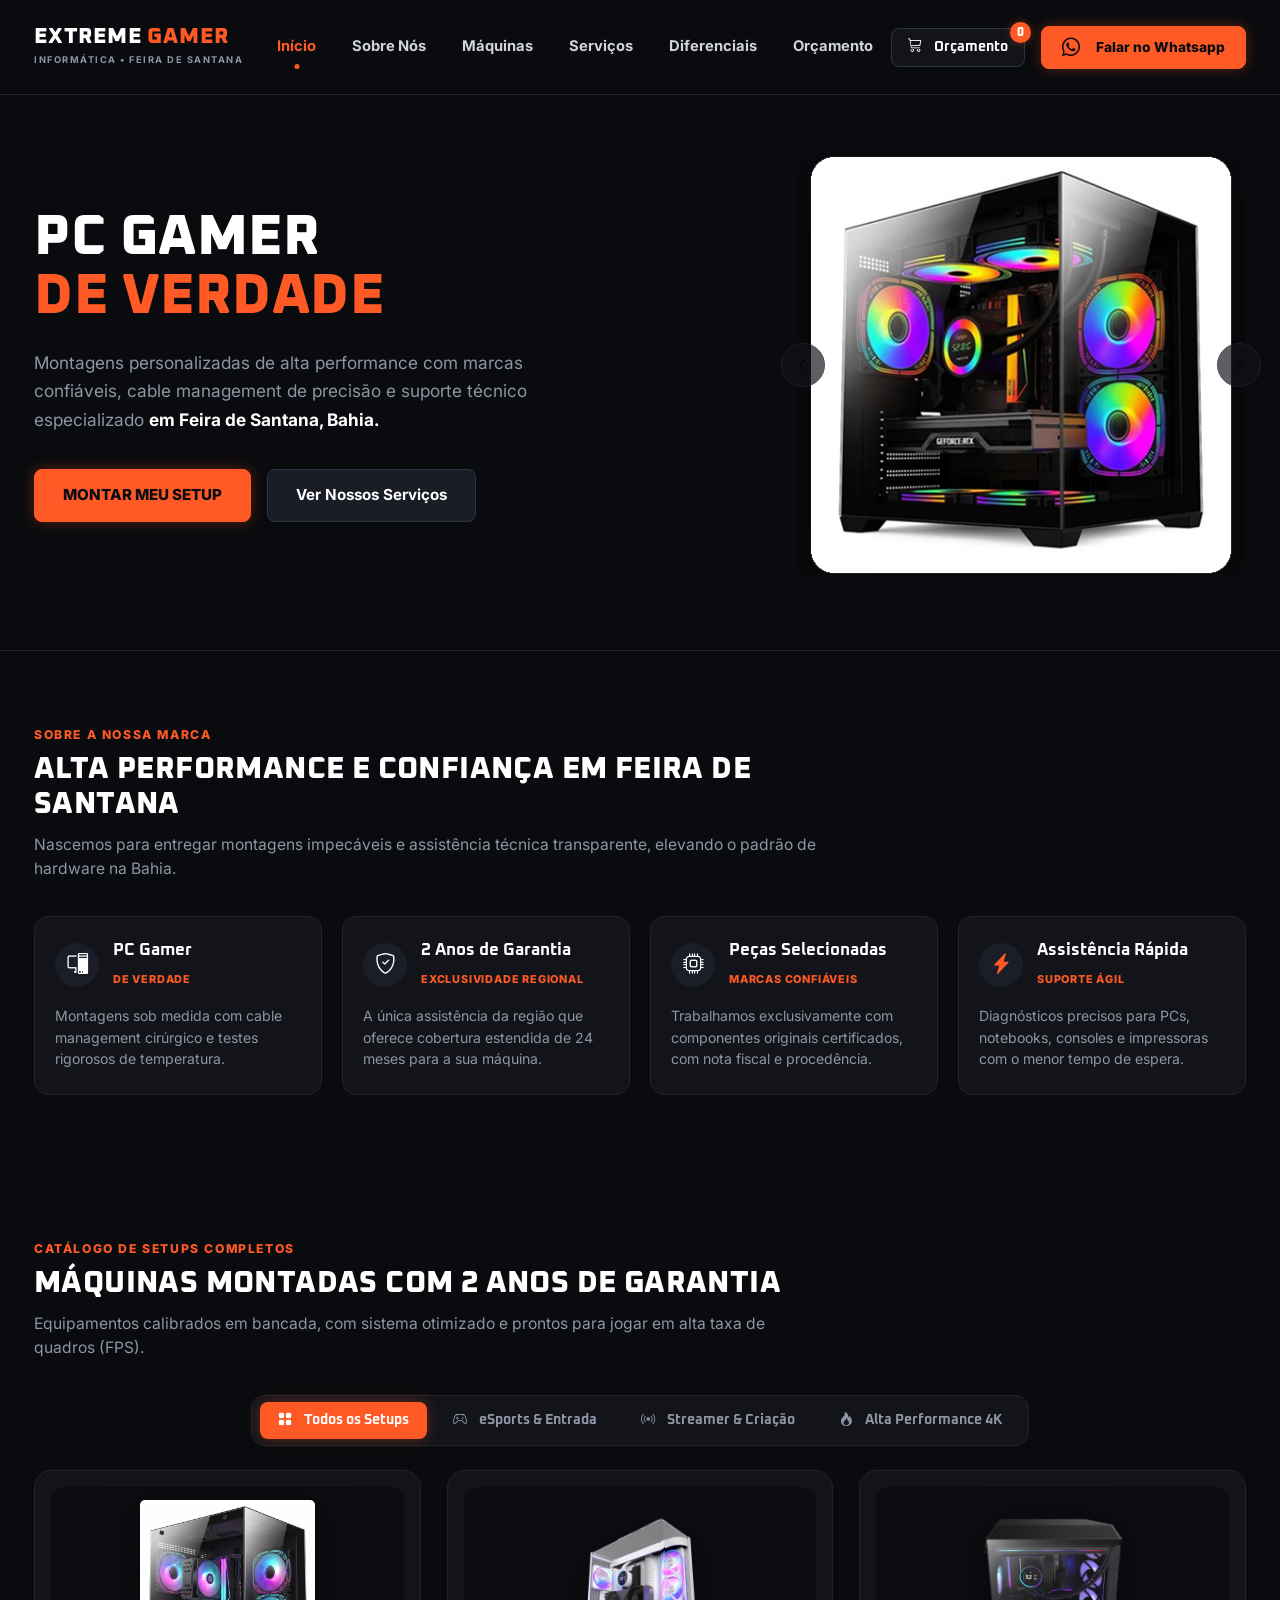
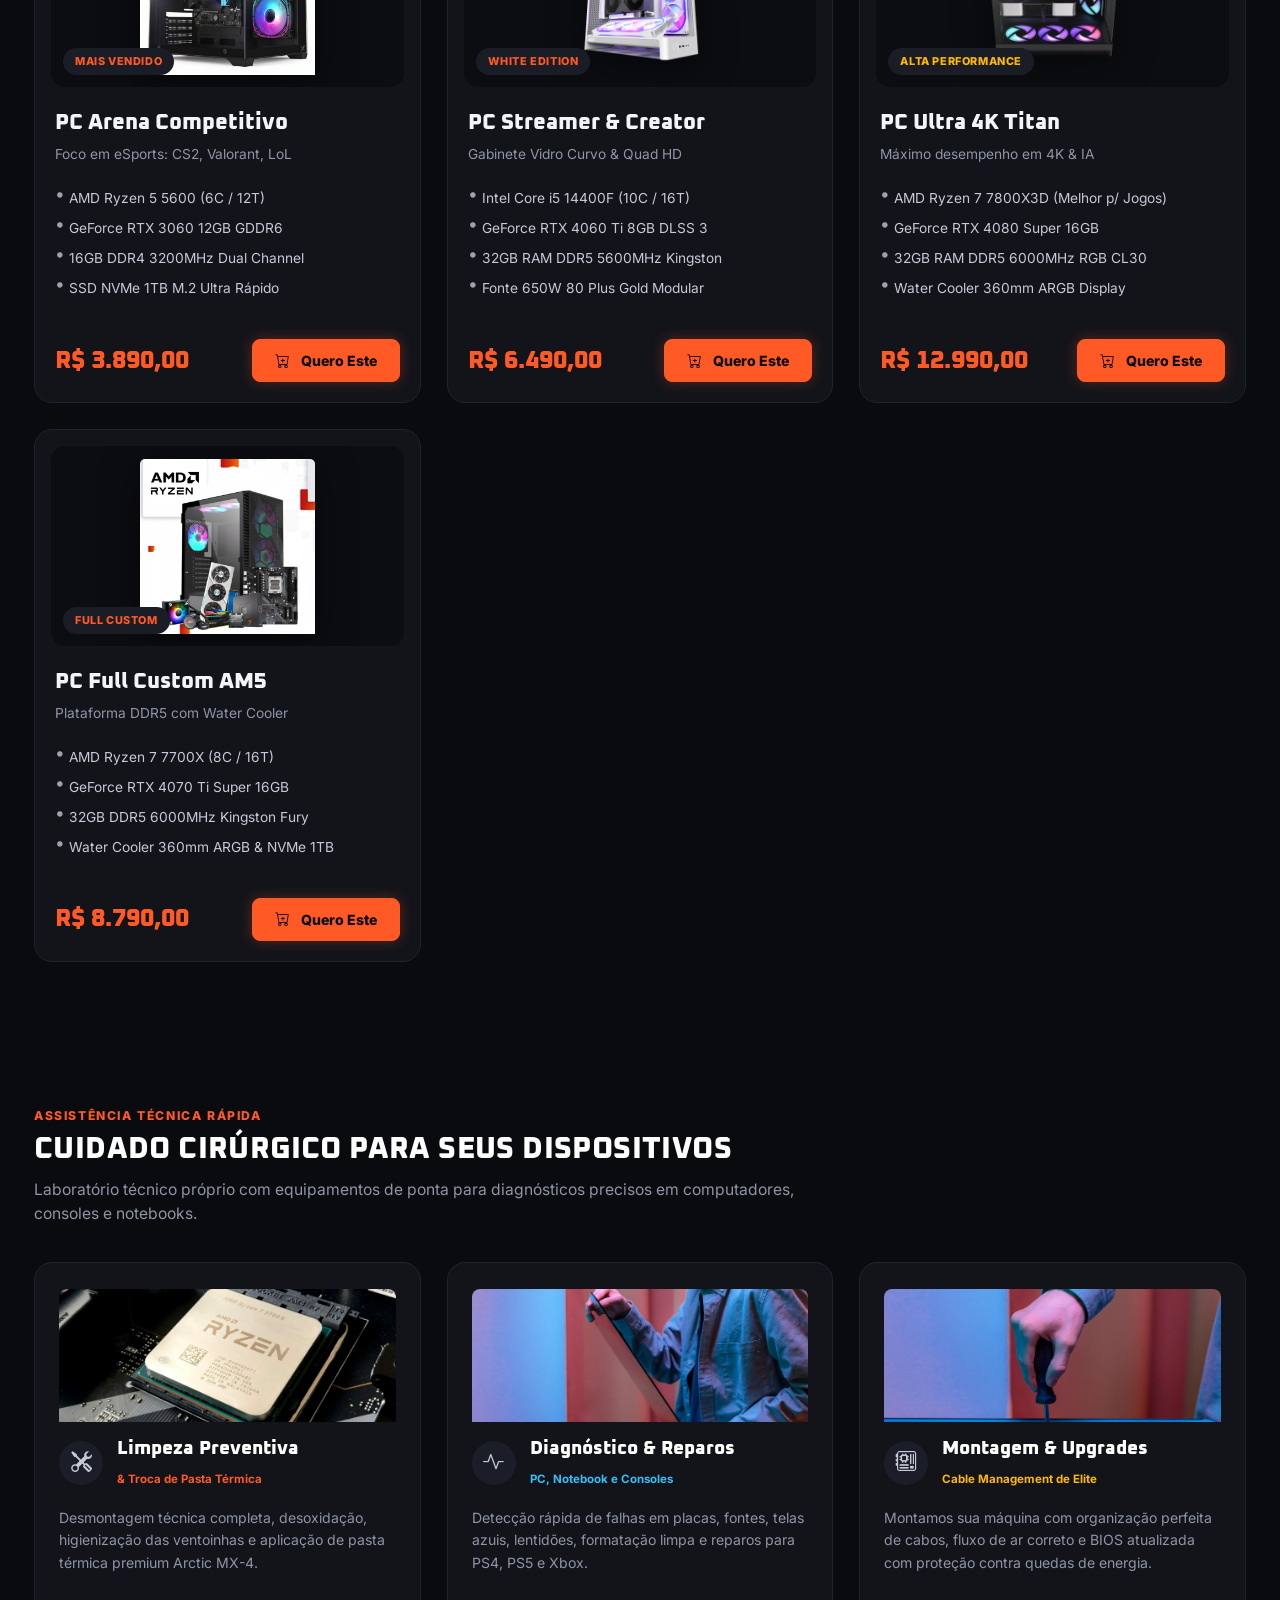
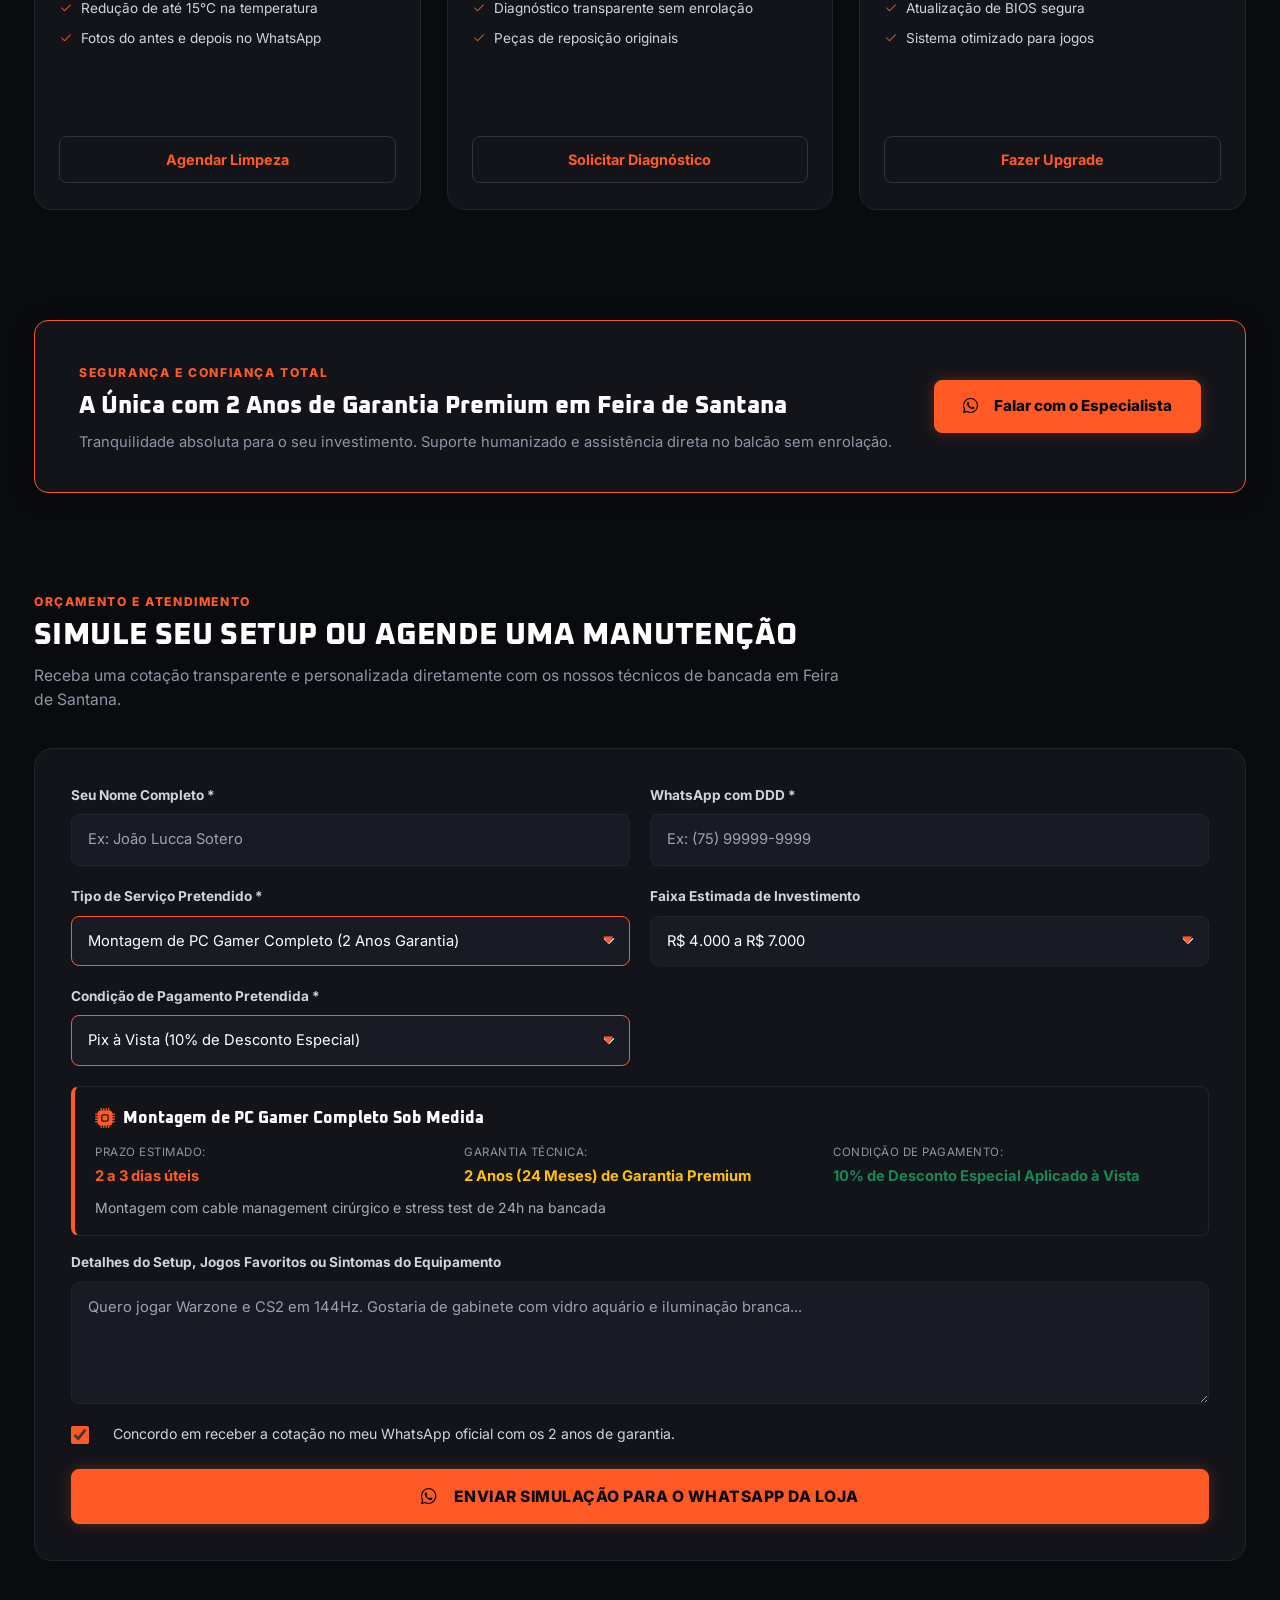
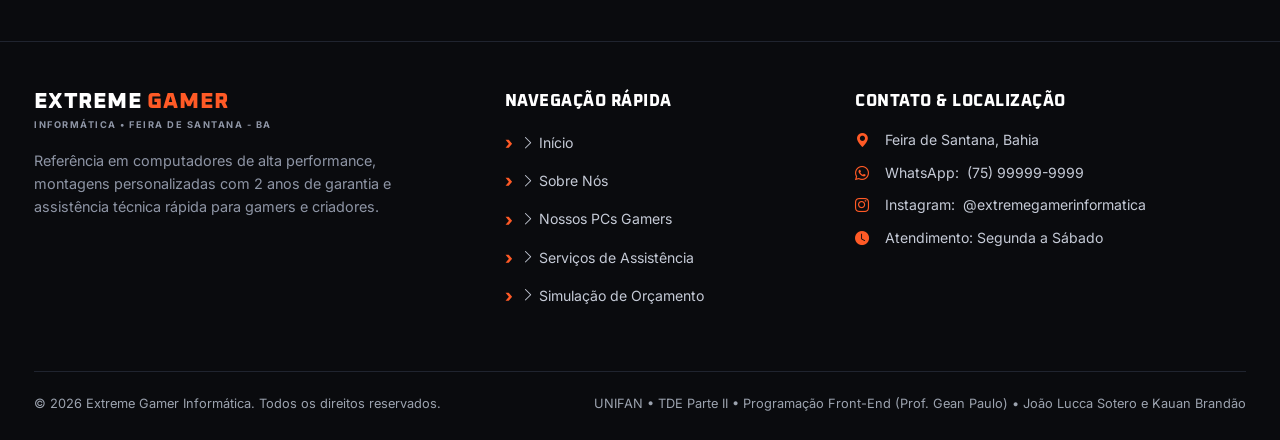
==== commit 51ae66eb: "chore: reorganiza documentacao, assets e atualiza readme" ====
--- a/index.html
+++ b/index.html
@@ -3,7 +3,7 @@
 <head>
   <meta charset="UTF-8">
   <meta http-equiv="refresh" content="0; url=frontend/index.html">
-  <title>Extreme Gamer Informática | UNIFAN</title>
+  <title>Extreme Gamer Informática</title>
   <script>
     window.location.replace("frontend/index.html");
   </script>
